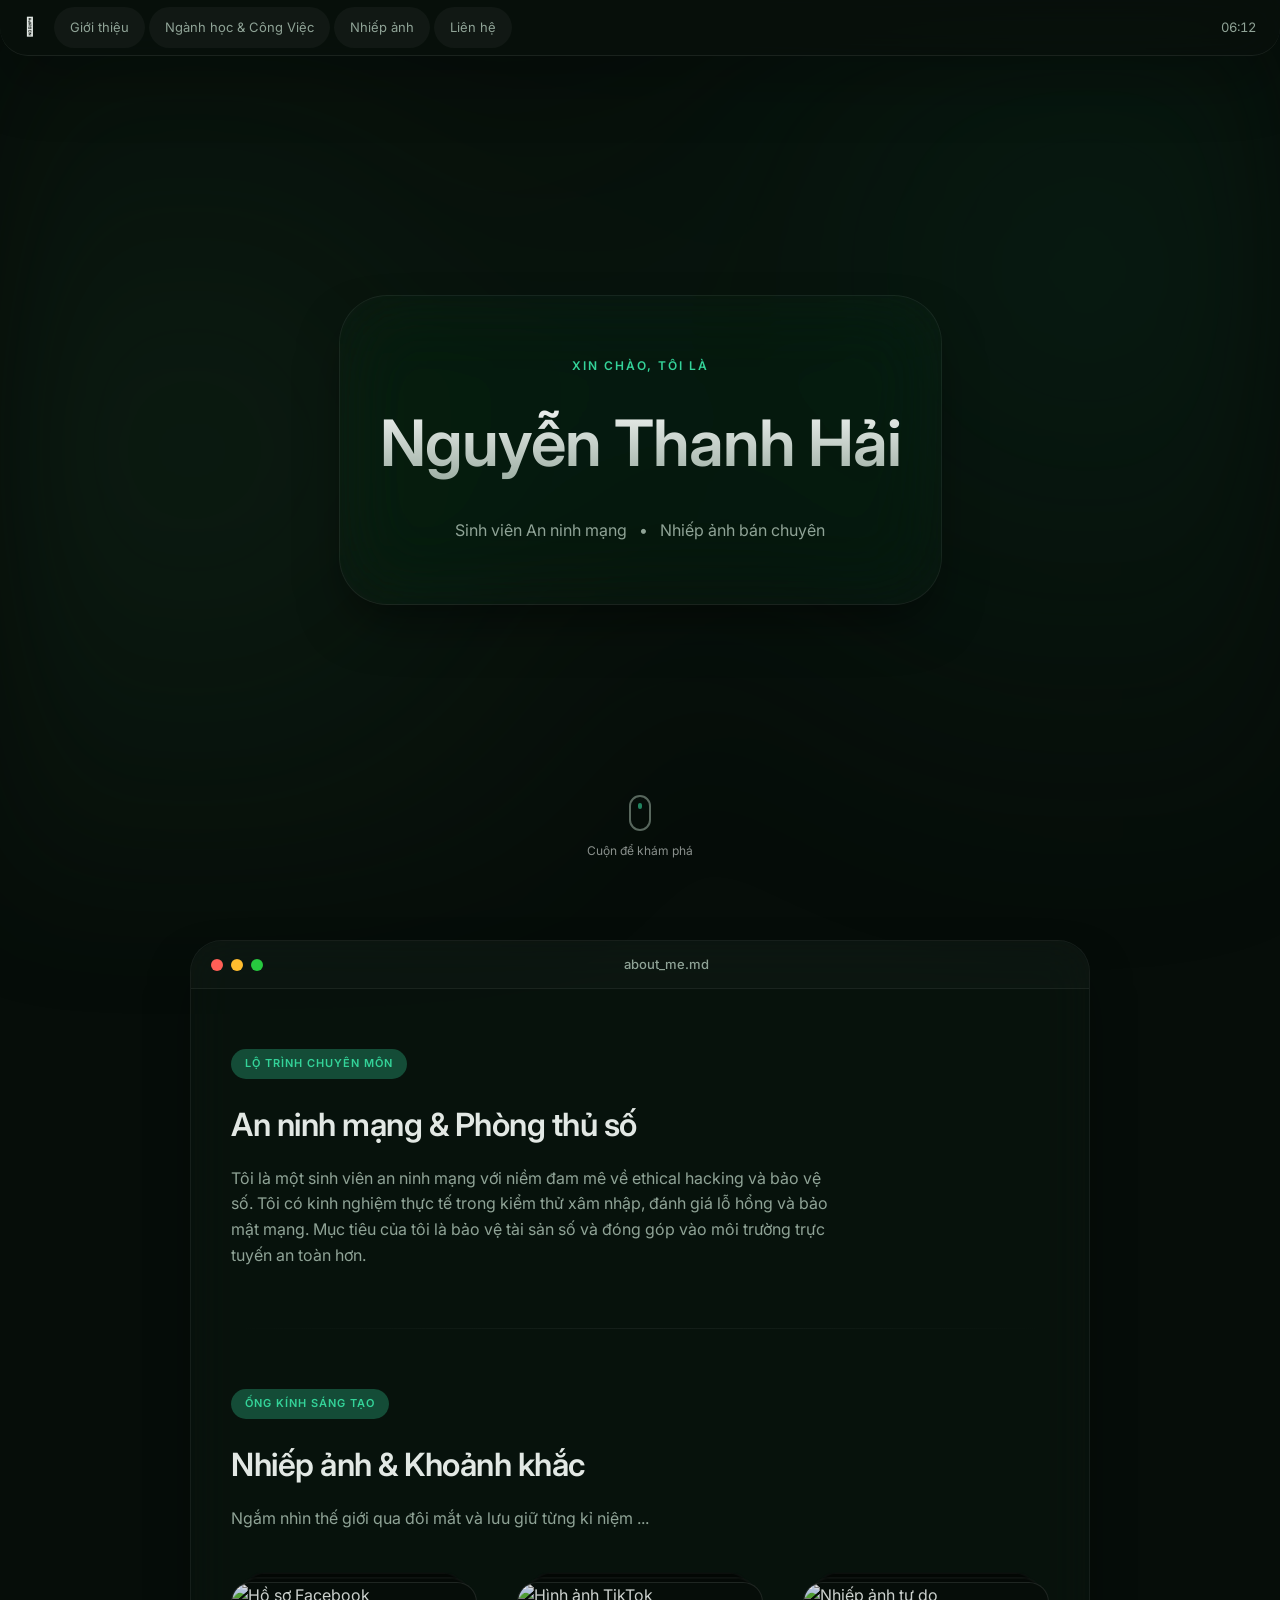
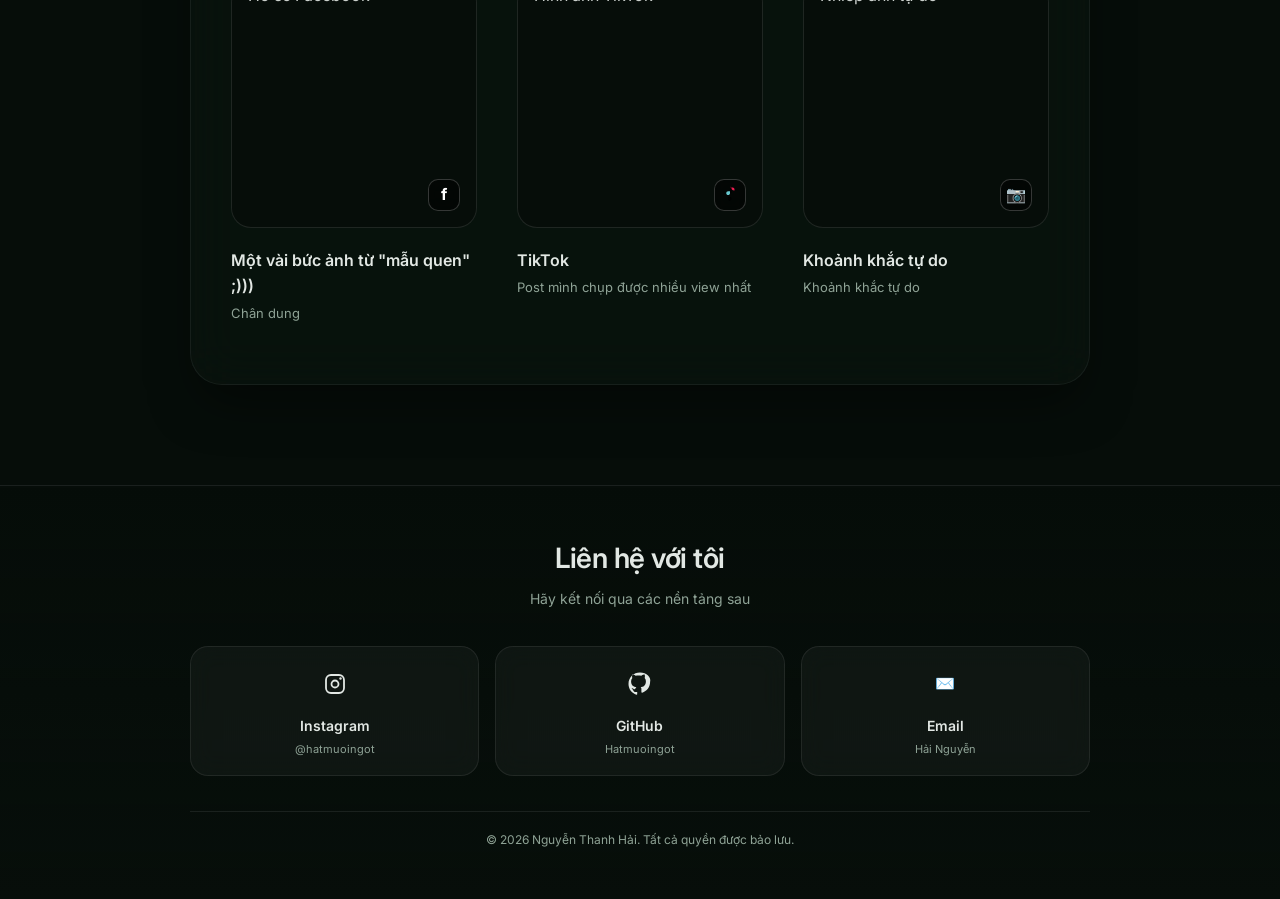
==== index.html @ 9b5a8916 "hoàn thiện gần xong còn nốt phần preview Co-authored-by: Copilot <copilot@github.com>" ====
<!DOCTYPE html>
<html lang="vi">
<head>
    <meta charset="UTF-8">
    <meta name="viewport" content="width=device-width, initial-scale=1.0, maximum-scale=1.0, user-scalable=no">
    <title>Portfolio | Nguyễn Thanh Hải</title>
    <link rel="stylesheet" href="https://fonts.googleapis.com/css2?family=Inter:wght@300;400;500;600&display=swap">
    <link rel="stylesheet" href="/css/variable.css">
    <link rel="stylesheet" href="/css/base.css">
    <link rel="stylesheet" href="/css/header.css">
    <link rel="stylesheet" href="/css/hero.css">
    <link rel="stylesheet" href="/css/photo.css">
    <link rel="stylesheet" href="/css/preview.css">
    <link rel="stylesheet" href="/css/contact.css">
</head>
<body>

    <div class="ambient-background"></div>

    <header class="macos-menu-bar hide-on-mobile">
        <div class="menu-left">
            <span class="apple-icon"></span>
            <nav class="nav-links">
                <a href="#hero" class="nav-item">Giới thiệu</a>
                <a href="#cyber" class="nav-item">Ngành học & Công Việc</a>
                <a href="#photo" class="nav-item">Nhiếp ảnh</a>
                <a href="#contact" class="nav-item">Liên hệ</a>
            </nav>
        </div>
        <div class="menu-right">
            <span class="time-display" id="clock">13:37</span>
        </div>
    </header>

    <header class="ios-mobile-header hide-on-desktop">
        <div class="header-content">
            <span class="brand-name">Portfolio</span>
            <button class="menu-trigger" id="mobile-menu-btn" aria-label="Mở menu">
                <div class="burger-lines"></div>
            </button>
        </div>
        <nav class="mobile-glass-menu" id="mobile-nav">
            <a href="#hero" class="mobile-nav-item">Trang chủ</a>
            <a href="#cyber" class="mobile-nav-item">Ngành học & Công Việc</a>
            <a href="#photo" class="mobile-nav-item">Nhiếp ảnh</a>
            <a href="#contact" class="mobile-nav-item">Liên hệ</a>
        </nav>
    </header>

    <section id="hero" class="hero-section">
        <div class="hero-glass-card">
            <span class="hero-greeting">Xin chào, tôi là</span>
            <h1 class="hero-name">Nguyễn Thanh Hải</h1>
            <div class="hero-description">
                <span>Sinh viên An ninh mạng</span>
                <span class="divider-dot">•</span>
                <span>Nhiếp ảnh bán chuyên</span>
            </div>
        </div>
        <div class="hero-scroll-hint">
            <div class="mouse-icon"></div>
            <span>Cuộn để khám phá</span>
        </div>
    </section>

    <main class="workspace">
        <div class="glass-window">
            <div class="window-titlebar">
                <div class="window-controls">
                    <span class="dot close"></span>
                    <span class="dot minimize"></span>
                    <span class="dot maximize"></span>
                </div>
                <div class="window-title">about_me.md</div>
            </div>

            <div class="window-content-scroll">
                <section id="cyber" class="content-block">
                    <div class="typography-header">
                        <span class="accent-badge">Lộ trình chuyên môn</span>
                        <h2 class="section-title">An ninh mạng & Phòng thủ số</h2>
                        <p class="section-subtitle">
                            Tôi là một sinh viên an ninh mạng với niềm đam mê về ethical hacking và bảo vệ số. Tôi có kinh nghiệm thực tế trong kiểm thử xâm nhập, đánh giá lỗ hổng và bảo mật mạng. Mục tiêu của tôi là bảo vệ tài sản số và đóng góp vào môi trường trực tuyến an toàn hơn.
                        </p>
                    </div>
                </section>

                <hr class="elegant-divider">

                <section id="photo" class="content-block">
                    <div class="typography-header">
                        <span class="accent-badge">Ống kính sáng tạo</span>
                        <h2 class="section-title">Nhiếp ảnh & Khoảnh khắc</h2>
                        <p class="section-subtitle">
                            Ngắm nhìn thế giới qua đôi mắt và lưu giữ từng kỉ niệm ...
                        </p>
                    </div>

                    <div class="social-stack-grid">
                        <div class="stack-wrapper" onclick="openPreview('facebook')">
                            <div class="album-stack-visual">
                                <div class="stack-layer layer-3"></div>
                                <div class="stack-layer layer-2"></div>
                                <div class="stack-layer layer-1">
                                    <img src="https://scontent.fhan14-1.fna.fbcdn.net/v/t39.30808-6/646042858_2925813187608595_7360797779767465871_n.jpg?_nc_cat=111&ccb=1-7&_nc_sid=7b2446&_nc_eui2=AeFlk5dbajr1vbF3qIeLFSHJkBnOqiaxM0eQGc6qJrEzR0md8mAp1hAc6nkYFCj-egrQDpnOFkDI55b41b9ED2lY&_nc_ohc=SkVjPoMjb0sQ7kNvwEc5D0X&_nc_oc=Ado0zEXu99BQ5vr_LfjErsRDEJmvTbx7vTN3O3mO08zvtWc-x_XpWRZO6nO8U_pvkeg&_nc_zt=23&_nc_ht=scontent.fhan14-1.fna&_nc_gid=s_7neaB--5TiVkKlcYpZTA&_nc_ss=7b2a8&oh=00_Af5m9Uswt_xQ8IH2s-TcFf9I85gwitvNDIXMSEuumlFiJw&oe=6A021123" alt="Hồ sơ Facebook">
                                    <div class="platform-icon fb">f</div>
                                </div>
                            </div>
                            <div class="album-meta">
                                <h3 class="album-name">Một vài bức ảnh từ "mẫu quen" ;)))</h3>
                                <p class="album-details">Chân dung</p>
                            </div>
                        </div>

                        <div class="stack-wrapper" onclick="openPreview('tiktok')">
                            <div class="album-stack-visual">
                                <div class="stack-layer layer-3"></div>
                                <div class="stack-layer layer-2"></div>
                                <div class="stack-layer layer-1">
                                    <img src="https://github.com/Hatmuoingot/Introduce_Myself/blob/main/images/tiktok1.JPG?raw=true" alt="Hình ảnh TikTok">
                                    <div class="platform-icon tt" aria-hidden="true">
                                        <svg viewBox="0 0 24 24" fill="none" xmlns="http://www.w3.org/2000/svg">
                                            <path d="M12 2v7.5c0 1.4-1.1 2.5-2.5 2.5S7 10.9 7 9.5 8.1 7 9.5 7h2.5V2H12z" fill="#69C9D0"/>
                                            <path d="M12 2h3.5c1.4 0 2.5 1.1 2.5 2.5v1.5a5.5 5.5 0 01-5.5-5.5z" fill="#EE1D52"/>
                                            <path d="M14 9.5v7.5c0 1.4-1.1 2.5-2.5 2.5S9 18.4 9 17c0-1.4 1.1-2.5 2.5-2.5S14 15.1 14 16.5V9.5h-2V2h2v7.5z" fill="#010101"/>
                                        </svg>
                                    </div>
                                </div>
                            </div>
                            <div class="album-meta">
                                <h3 class="album-name">TikTok</h3>
                                <p class="album-details">Post mình chụp được nhiều view nhất</p>
                            </div>
                        </div>

                        <div class="stack-wrapper" onclick="openPreview('freestyle')">
                            <div class="album-stack-visual">
                                <div class="stack-layer layer-3"></div>
                                <div class="stack-layer layer-2"></div>
                                <div class="stack-layer layer-1">
                                    <img src="https://github.com/Hatmuoingot/Introduce_Myself/blob/main/images/IMG_9345.PNG?raw=true" alt="Nhiếp ảnh tự do">
                                    <div class="platform-icon misc">📷</div>
                                </div>
                            </div>
                            <div class="album-meta">
                                <h3 class="album-name">Khoảnh khắc tự do</h3>
                                <p class="album-details">Khoảnh khắc tự do</p>
                            </div>
                        </div>
                    </div>
                </section>
            </div>
        </div>
    </main>

    <footer class="contact-footer" id="contact">
        <div class="contact-container">
            <div class="contact-header">
                <h2>Liên hệ với tôi</h2>
                <p>Hãy kết nối qua các nền tảng sau</p>
            </div>

            <div class="contact-grid">
                <a href="https://www.instagram.com/hatmuoingot/" target="_blank" class="contact-card">
                    <div class="contact-icon contact-icon--instagram" aria-hidden="true">
                        <svg viewBox="0 0 24 24" fill="none" xmlns="http://www.w3.org/2000/svg">
                            <rect x="3" y="3" width="18" height="18" rx="5" stroke="currentColor" stroke-width="1.8"/>
                            <circle cx="12" cy="12" r="3.5" stroke="currentColor" stroke-width="1.8"/>
                            <circle cx="17.5" cy="6.5" r="1.2" fill="currentColor"/>
                        </svg>
                    </div>
                    <h3>Instagram</h3>
                    <p>@hatmuoingot</p>
                </a>

                <a href="https://github.com/Hatmuoingot" target="_blank" class="contact-card">
                    <div class="contact-icon contact-icon--github" aria-hidden="true">
                        <svg viewBox="0 0 24 24" fill="currentColor" xmlns="http://www.w3.org/2000/svg">
                            <path d="M12 .5C5.4.5.5 5.4.5 12c0 5 3.3 9.2 7.9 10.7.6.1.8-.3.8-.6v-2.2c-3.2.7-3.9-1.5-3.9-1.5-.5-1.2-1.2-1.5-1.2-1.5-1-.7.1-.7.1-.7 1.1.1 1.7 1.1 1.7 1.1 1 .1 1.5-.7 1.8-1 .1-.7.4-1 .7-1.2-2.6-.3-5.3-1.3-5.3-5.9 0-1.3.5-2.4 1.2-3.3-.1-.3-.5-1.6.1-3.3 0 0 1-.3 3.3 1.2.9-.3 1.9-.4 2.8-.4.9 0 1.8.1 2.8.4 2.2-1.5 3.3-1.2 3.3-1.2.6 1.7.2 3 .1 3.3.8.9 1.2 2 1.2 3.3 0 4.6-2.7 5.7-5.3 5.9.4.3.8 1 .8 2v3c0 .3.2.7.8.6 4.6-1.5 7.9-5.7 7.9-10.7C23.5 5.4 18.6.5 12 .5z"/>
                        </svg>
                    </div>
                    <h3>GitHub</h3>
                    <p>Hatmuoingot</p>
                </a>

                <a href="mailto:bomnguyen879@gmail.com" class="contact-card">
                    <div class="contact-icon">✉️</div>
                    <h3>Email</h3>
                    <p>Hải Nguyễn</p>
                </a>
            </div>

            <div class="footer-credit">
                <p>&copy; 2026 Nguyễn Thanh Hải. Tất cả quyền được bảo lưu.</p>
            </div>
        </div>
    </footer>

    <div id="preview-overlay" class="preview-overlay" onclick="closePreview()">
        <div class="preview-window" onclick="event.stopPropagation()">
            <button class="close-preview" onclick="closePreview()">✕</button>
            <div class="preview-body">
                <div class="preview-image-container">
                    <img src="" id="target-preview-img" alt="Xem trước lớn">
                </div>
                <div class="preview-info-panel">
                    <h2 id="target-title">Tên Album</h2>
                    <p id="target-desc">Mô tả chi tiết.</p>
                    <a href="#" id="target-link" target="_blank" class="visit-social-btn">
                        Mở liên kết <span class="arrow">→</span>
                    </a>
                </div>
            </div>
        </div>
    </div>

    <script>
        // Logic menu di động
        const menuBtn = document.getElementById('mobile-menu-btn');
        const mobileNav = document.getElementById('mobile-nav');
        menuBtn.addEventListener('click', () => {
            menuBtn.classList.toggle('active');
            mobileNav.classList.toggle('is-visible');
        });

        // Data cho các Album
        const socialData = {
            'facebook': {
                title: 'Facebook',
                desc: 'Bộ ảnh mới nhất của mình chụp',
                img: 'https://scontent.fhan14-2.fna.fbcdn.net/v/t39.30808-6/645946785_2925813154275265_128664461627562704_n.jpg?_nc_cat=108&ccb=1-7&_nc_sid=7b2446&_nc_eui2=AeFN-sU-AuVzFkzQAoLhDcSMbzg0tt51DJ9vODS23nUMn1MX12OmEQsA70_lM1X6Gc3hCVVbR6FpMc111dbJyNF7&_nc_ohc=feyj7USeB-8Q7kNvwFInX03&_nc_oc=AdpR-4iFj55UtxQmGlCZZE65tfeZH13ke14DuWDuIfCBLv8bXMYVgixvj0cvDvh51Is&_nc_zt=23&_nc_ht=scontent.fhan14-2.fna&_nc_gid=ks0XrOxkActyXMRM3j4n8w&_nc_ss=7b2a8&oh=00_Af762Nb_ONs93xebzxZktDLaKQgnyF7cBcyVtc3KU85wyw&oe=6A021B74',
                link: 'https://www.facebook.com/duyennguyen157/posts/pfbid0y2exanViRzGWhNn5spGT9BqJpRNeSzwBq2Azqa9AXrm3BrUTQMxsioWTMUwXvS9Jl'
            },
            'tiktok': {
                title: 'TikTok',
                desc: 'Cũng không ngờ là mình có một vài bức ảnh được nhiều view trên TikTok, đây là một trong số đó.',
                img: 'https://github.com/Hatmuoingot/Introduce_Myself/blob/main/images/tiktok2.JPG?raw=true',
                link: 'https://www.tiktok.com/@tnll2911204/photo/7554756436568362258?lang=vi-VN'
            },
            'freestyle': {
                title: 'Khoảnh khắc tự do',
                desc: 'Một bộ sưu tập tự do và đây là mình người đã chụp những tấm hình đó.',
                img: 'https://github.com/Hatmuoingot/Introduce_Myself/blob/main/images/IMG_9474.jpeg?raw=true',
                link: 'https://photos.app.goo.gl/kbc1wmP45gpYWSXJA' // Đây là nơi bạn để link Drive nếu muốn khách xem full kho ảnh
            }
        };

        function openPreview(platform) {
            const data = socialData[platform];
            document.getElementById('target-title').innerText = data.title;
            document.getElementById('target-desc').innerText = data.desc;
            document.getElementById('target-preview-img').src = data.img;
            document.getElementById('target-link').href = data.link;
            
            const overlay = document.getElementById('preview-overlay');
            overlay.classList.add('active');
            document.body.style.overflow = 'hidden';
        }

        function closePreview() {
            const overlay = document.getElementById('preview-overlay');
            overlay.classList.remove('active');
            document.body.style.overflow = 'auto';
        }

        function updateClock() {
            const now = new Date();
            document.getElementById('clock').innerText = now.toLocaleTimeString('vi-VN', { hour: '2-digit', minute: '2-digit' });
        }
        setInterval(updateClock, 1000);
        updateClock();
    </script>
</body>
</html>
---- css/variable.css ----
:root {
    /* Color Palette */
    --bg-base: #060d09;
    --bg-surface: rgba(10, 24, 15, 0.4);
    --accent-green: #34d399;
    --accent-glow: rgba(52, 211, 153, 0.3);
    
    /* Liquid Glass Optics */
    --glass-bg: rgba(255, 255, 255, 0.02);
    --glass-border: rgba(255, 255, 255, 0.06);
    --glass-highlight: rgba(255, 255, 255, 0.1);
    --glass-blur: blur(40px) saturate(180%);
    --glass-shadow: 0 25px 50px -12px rgba(0, 0, 0, 0.5);
    
    /* Typography */
    --text-primary: #e2e8e4;
    --text-secondary: #8fa396;
}
---- css/base.css ----
/* base.css */
* { margin: 0; padding: 0; box-sizing: border-box; }

body {
    font-family: 'Inter', -apple-system, sans-serif;
    background-color: var(--bg-base);
    color: var(--text-primary);
    line-height: 1.6;
    overflow-x: hidden;
    -webkit-font-smoothing: antialiased;
}

.ambient-background {
    position: fixed;
    inset: 0;
    z-index: -1;
    background: 
        radial-gradient(circle at 15% 50%, rgba(20, 50, 30, 0.4), transparent 50%),
        radial-gradient(circle at 85% 30%, rgba(10, 40, 25, 0.5), transparent 50%);
    filter: blur(60px);
}

a { text-decoration: none; color: inherit; }

/* Utility Classes */
.hide-on-mobile { display: flex; }
.hide-on-desktop { display: none; }

/* Workspace & Window Architecture */
.workspace { padding: 40px 20px 100px; display: flex; justify-content: center; }

.glass-window {
    width: 100%; max-width: 900px;
    background: rgba(15, 25, 20, 0.4);
    border: 1px solid var(--glass-border); border-radius: 32px;
    backdrop-filter: blur(24px) saturate(150%);
    -webkit-backdrop-filter: blur(24px) saturate(150%);
    box-shadow: var(--glass-shadow);
    overflow: hidden;
}

.window-titlebar {
    height: 48px; display: flex; align-items: center; padding: 0 20px;
    background: rgba(255, 255, 255, 0.02); border-bottom: 1px solid var(--glass-border);
    border-top-left-radius: 32px; border-top-right-radius: 32px;
}

.window-controls { display: flex; gap: 8px; }
.dot { width: 12px; height: 12px; border-radius: 50%; }
.close { background: #ff5f56; } 
.minimize { background: #ffbd2e; } 
.maximize { background: #27c93f; }

.window-title { margin: 0 auto; font-size: 13px; font-weight: 500; color: var(--text-secondary); }

/* Typography & Layout Blocks */
.content-block { padding: 60px 40px; }
.accent-badge {
    display: inline-block; padding: 6px 14px; font-size: 11px; font-weight: 600; text-transform: uppercase; letter-spacing: 1px;
    background: var(--accent-glow); color: var(--accent-green); border-radius: 999px; margin-bottom: 20px;
}
.section-title { font-size: 32px; font-weight: 600; margin-bottom: 16px; letter-spacing: -0.5px; }
.section-subtitle { color: var(--text-secondary); font-size: 16px; max-width: 600px; }
.elegant-divider { border: 0; height: 1px; background: linear-gradient(90deg, transparent, var(--glass-border), transparent); margin: 0 40px; }

/* Mobile Base Adjustments */
@media (max-width: 768px) {
    .hide-on-mobile { display: none !important; }
    .hide-on-desktop { display: block; }
    .workspace { padding: 80px 10px 50px; }
    .glass-window { border-radius: 16px; }
    .content-block { padding: 30px 20px; }
    .elegant-divider { margin: 0 20px; }
}
---- css/header.css ----
﻿/* Desktop Menu */
.macos-menu-bar {
    position: fixed; top: 0; left: 0; width: 100%; height: 56px;
    display: flex; align-items: center; justify-content: space-between;
    padding: 0 24px; font-size: 13px; z-index: 100;
    background: rgba(8, 16, 12, 0.90);
    border-bottom: 1px solid rgba(255, 255, 255, 0.08);
    border-radius: 0 0 28px 28px;
    box-shadow: 0 24px 60px rgba(0, 0, 0, 0.25);
    backdrop-filter: blur(24px) saturate(180%);
    -webkit-backdrop-filter: blur(24px) saturate(180%);
}

.menu-left { display: flex; align-items: center; gap: 18px; }
.apple-icon { font-size: 18px; }
.app-name { font-weight: 600; }
.nav-item {
    color: var(--text-secondary);
    display: inline-flex; align-items: center;
    padding: 10px 16px; border-radius: 999px;
    background: rgba(255, 255, 255, 0.04);
    transition: background 0.25s ease, color 0.25s ease, transform 0.2s ease;
}
.nav-item:hover {
    color: var(--text-primary);
    background: rgba(255, 255, 255, 0.12);
    transform: translateY(-1px);
}
.time-display { font-variant-numeric: tabular-nums; color: var(--text-secondary); }

/* Mobile Header */
.ios-mobile-header {
    position: fixed; top: 0; width: 100%; z-index: 100;
    background: rgba(8, 16, 12, 0.92);
    backdrop-filter: blur(24px) saturate(180%);
    -webkit-backdrop-filter: blur(24px) saturate(180%);
    border-bottom: 1px solid rgba(255, 255, 255, 0.08);
    border-radius: 0 0 28px 28px;
}

.header-content {
    display: flex; justify-content: space-between; align-items: center;
    height: 56px; padding: 0 20px;
}

.brand-name { font-weight: 600; font-size: 18px; }
.menu-trigger {
    width: 44px; height: 44px;
    display: inline-flex; align-items: center; justify-content: center;
    border-radius: 999px; border: 1px solid rgba(255, 255, 255, 0.12);
    background: rgba(255, 255, 255, 0.08);
    backdrop-filter: blur(16px) saturate(180%);
    -webkit-backdrop-filter: blur(16px) saturate(180%);
    padding: 0; cursor: pointer;
    transition: transform 0.25s ease, background 0.25s ease, border-color 0.25s ease;
}
.menu-trigger:hover { transform: scale(1.03); background: rgba(255, 255, 255, 0.12); }
.burger-lines, .burger-lines::before, .burger-lines::after {
    display: block; width: 18px; height: 2px; background: var(--text-primary);
    transition: 0.3s ease; position: relative;
}
.burger-lines::before { content: ''; position: absolute; top: -7px; left: 0; }
.burger-lines::after { content: ''; position: absolute; top: 7px; left: 0; }
.menu-trigger.active .burger-lines { background: transparent; }
.menu-trigger.active .burger-lines::before { top: 0; transform: rotate(45deg); }
.menu-trigger.active .burger-lines::after { top: 0; transform: rotate(-45deg); }

/* Mobile Dropdown Menu */
.mobile-glass-menu {
    position: absolute; top: 56px; left: 12px; right: 12px;
    background: rgba(7, 15, 11, 0.95);
    border-radius: 28px;
    border: 1px solid rgba(255, 255, 255, 0.08);
    box-shadow: 0 30px 60px rgba(0, 0, 0, 0.32);
    overflow: hidden;
    flex-direction: column;
    clip-path: inset(0 0 100% 0);
    transition: clip-path 0.4s cubic-bezier(0.86, 0, 0.07, 1), opacity 0.3s ease;
    opacity: 0;
}

.mobile-glass-menu.is-visible { clip-path: inset(0 0 0 0); display: flex; opacity: 1; }
.mobile-nav-item {
    padding: 18px 22px; font-size: 18px; font-weight: 500;
    border-bottom: 1px solid rgba(255, 255, 255, 0.08);
}
.mobile-nav-item:last-child { border-bottom: none; }
---- css/hero.css ----
.hero-section {
    height: 100vh; display: flex; align-items: center; justify-content: center;
    position: relative; padding: 20px;
}

.hero-glass-card {
    padding: 60px 40px; border-radius: 48px; text-align: center;
    background: var(--glass-bg);
    border: 1px solid var(--glass-border);
    backdrop-filter: var(--glass-blur);
    -webkit-backdrop-filter: var(--glass-blur);
    box-shadow: var(--glass-shadow);
    transform: translateZ(0);
}

.hero-greeting {
    display: block; font-size: 12px; font-weight: 600; letter-spacing: 2px;
    text-transform: uppercase; color: var(--accent-green); margin-bottom: 16px;
}

.hero-name {
    font-size: clamp(32px, 6vw, 64px); font-weight: 600; letter-spacing: -1px;
    background: linear-gradient(180deg, #fff 0%, #8fa396 100%);
    -webkit-background-clip: text; -webkit-text-fill-color: transparent; margin-bottom: 24px;
}

.hero-description { 
    display: flex; align-items: center; justify-content: center; gap: 12px; color: var(--text-secondary); 
}

.hero-scroll-hint { 
    position: absolute; left: 50%; bottom: 40px; transform: translateX(-50%);
    display: flex; flex-direction: column; align-items: center; gap: 10px; opacity: 0.6; font-size: 12px; 
}

.mouse-icon { width: 22px; height: 36px; border: 2px solid var(--text-secondary); border-radius: 12px; position: relative; }
.mouse-icon::before { 
    content: ''; position: absolute; top: 6px; left: 50%; transform: translateX(-50%); width: 4px; height: 6px; background: var(--accent-green); border-radius: 2px; animation: scrollBounce 2s infinite; 
}

@keyframes scrollBounce {
    0% { transform: translate(-50%, 0); opacity: 1; }
    100% { transform: translate(-50%, 12px); opacity: 0; }
}

@media (max-width: 768px) {
    .hero-glass-card { padding: 40px 20px; border-radius: 30px; }
    .hero-description { flex-direction: column; gap: 8px; }
    .divider-dot { display: none; }
}
---- css/photo.css ----
/* photo.css */
.social-stack-grid {
    display: grid; grid-template-columns: repeat(auto-fit, minmax(220px, 1fr));
    gap: 40px; margin-top: 50px;
}

.stack-wrapper { cursor: pointer; perspective: 1200px; }

.album-stack-visual { position: relative; aspect-ratio: 1; width: 100%; margin-bottom: 20px; }

.stack-layer {
    position: absolute; width: 100%; height: 100%; border-radius: 20px;
    background: var(--bg-base); border: 1px solid var(--glass-highlight);
    overflow: hidden; transition: transform 0.6s cubic-bezier(0.2, 0.8, 0.2, 1), box-shadow 0.6s ease;
    will-change: transform; backface-visibility: hidden;
}

.stack-layer img { width: 100%; height: 100%; object-fit: cover; filter: brightness(0.9); }

.layer-1 { z-index: 3; transform: translateY(0) scale(1) translateZ(0); }
.layer-2 { z-index: 2; transform: translateY(-12px) scale(0.94) translateZ(-20px); filter: brightness(0.7); }
.layer-3 { z-index: 1; transform: translateY(-24px) scale(0.88) translateZ(-40px); filter: brightness(0.5); }

.platform-icon {
    position: absolute; bottom: 16px; right: 16px; width: 32px; height: 32px;
    background: rgba(0,0,0,0.5); border: 1px solid rgba(255,255,255,0.2);
    border-radius: 10px; display: flex; align-items: center; justify-content: center;
    backdrop-filter: blur(10px); color: white; font-weight: bold;
}

.platform-icon svg {
    width: 18px;
    height: 18px;
    display: block;
}

@media (hover: hover) and (pointer: fine) {
    .stack-wrapper:hover .layer-1 { transform: translateY(-10px) scale(1.02) translateZ(0); box-shadow: 0 20px 40px rgba(0,0,0,0.6); }
    .stack-wrapper:hover .layer-2 { transform: translateY(-26px) scale(0.96) translateZ(-20px); }
    .stack-wrapper:hover .layer-3 { transform: translateY(-42px) scale(0.90) translateZ(-40px); }
}

.album-name { font-size: 16px; font-weight: 600; margin-bottom: 4px; }
.album-details { font-size: 13px; color: var(--text-secondary); }
---- css/preview.css ----
/* preview.css */
.preview-overlay {
    position: fixed; inset: 0; z-index: 9999;
    background: rgba(0, 0, 0, 0.6);
    backdrop-filter: blur(20px); -webkit-backdrop-filter: blur(20px);
    display: flex; align-items: center; justify-content: center; padding: 20px;
    opacity: 0; pointer-events: none;
    transition: opacity 0.4s cubic-bezier(0.16, 1, 0.3, 1);
}

.preview-overlay.active { opacity: 1; pointer-events: auto; }

.preview-window {
    width: 100%; max-width: 800px;
    background: rgba(15, 25, 20, 0.8);
    border: 1px solid var(--glass-border); border-radius: 24px;
    box-shadow: 0 40px 80px rgba(0,0,0,0.8);
    overflow: hidden; position: relative;
    transform: scale(0.95) translateY(20px);
    transition: transform 0.5s cubic-bezier(0.16, 1, 0.3, 1);
    will-change: transform;
}

.preview-overlay.active .preview-window { transform: scale(1) translateY(0); }

.close-preview {
    position: absolute; top: 16px; right: 16px; z-index: 10;
    width: 32px; height: 32px; border-radius: 16px; border: none;
    background: rgba(255,255,255,0.1); color: white; cursor: pointer;
    backdrop-filter: blur(10px); transition: background 0.2s;
}

.close-preview:hover { background: rgba(255,255,255,0.2); }

.preview-body { display: flex; height: 400px; }
.preview-image-container { flex: 1.2; background: #000; }
.preview-image-container img { width: 100%; height: 100%; object-fit: contain; }

.preview-info-panel {
    flex: 1; padding: 40px; display: flex; flex-direction: column; justify-content: center;
    border-left: 1px solid var(--glass-border);
}

.preview-info-panel h2 { font-size: 24px; margin-bottom: 12px; }
.preview-info-panel p { color: var(--text-secondary); margin-bottom: 32px; font-size: 14px; }

.visit-social-btn {
    display: inline-flex; align-items: center; justify-content: center; gap: 8px;
    background: var(--text-primary); color: var(--bg-base);
    padding: 12px 24px; border-radius: 12px; font-weight: 600; font-size: 14px;
    transition: transform 0.2s;
}

.visit-social-btn:hover { transform: scale(1.02); }

@media (max-width: 768px) {
    .preview-body { flex-direction: column; height: auto; max-height: 80vh; overflow-y: auto; }
    .preview-image-container { height: 250px; }
    .preview-info-panel { padding: 20px; border-left: none; border-top: 1px solid var(--glass-border); }
}
---- css/contact.css ----
/* Contact Footer Styles */
.contact-footer {
    padding: 50px 20px;
    background: linear-gradient(180deg, transparent 0%, rgba(8, 16, 12, 0.5) 100%);
    border-top: 1px solid rgba(255, 255, 255, 0.08);
    position: relative;
}

.contact-container {
    max-width: 900px;
    margin: 0 auto;
}

.contact-header {
    text-align: center;
    margin-bottom: 35px;
}

.contact-header h2 {
    font-size: 28px;
    font-weight: 600;
    margin-bottom: 8px;
    letter-spacing: -0.5px;
}

.contact-header p {
    font-size: 14px;
    color: var(--text-secondary);
}

.contact-grid {
    display: grid;
    grid-template-columns: repeat(3, 1fr);
    gap: 16px;
    margin-bottom: 35px;
}

.contact-card {
    display: flex;
    flex-direction: column;
    align-items: center;
    justify-content: center;
    padding: 16px 12px;
    border-radius: 18px;
    background: rgba(255, 255, 255, 0.04);
    border: 1px solid rgba(255, 255, 255, 0.08);
    backdrop-filter: blur(12px);
    -webkit-backdrop-filter: blur(12px);
    text-align: center;
    transition: all 0.3s cubic-bezier(0.16, 1, 0.3, 1);
    cursor: pointer;
    text-decoration: none;
    color: inherit;
}

.contact-card:hover {
    background: rgba(255, 255, 255, 0.1);
    border-color: rgba(255, 255, 255, 0.15);
    transform: translateY(-2px);
    box-shadow: 0 12px 32px rgba(0, 0, 0, 0.2);
}

.contact-icon {
    display: inline-flex;
    align-items: center;
    justify-content: center;
    width: 42px;
    height: 42px;
    margin-bottom: 10px;
    color: var(--text-primary);
}

.contact-icon svg {
    width: 24px;
    height: 24px;
}

.contact-card h3 {
    font-size: 14px;
    font-weight: 600;
    margin-bottom: 4px;
    color: var(--text-primary);
}

.contact-card p {
    font-size: 11px;
    color: var(--text-secondary);
    word-break: break-all;
}

.footer-credit {
    text-align: center;
    padding-top: 18px;
    border-top: 1px solid rgba(255, 255, 255, 0.08);
    color: var(--text-secondary);
    font-size: 12px;
}

@media (max-width: 768px) {
    .contact-footer {
        padding: 40px 12px;
    }

    .contact-header {
        margin-bottom: 30px;
    }

    .contact-header h2 {
        font-size: 22px;
        margin-bottom: 6px;
    }

    .contact-header p {
        font-size: 13px;
    }

    .contact-grid {
        grid-template-columns: repeat(3, minmax(120px, 1fr));
        gap: 12px;
        margin-bottom: 25px;
        overflow-x: auto;
        padding-bottom: 8px;
    }

    .contact-card {
        padding: 14px 10px;
        border-radius: 16px;
        min-width: 120px;
    }

    .contact-card:hover {
        transform: translateY(-1px);
    }

    .contact-icon {
        font-size: 28px;
        margin-bottom: 6px;
    }

    .contact-card h3 {
        font-size: 13px;
        margin-bottom: 3px;
    }

    .contact-card p {
        font-size: 10px;
    }

    .footer-credit {
        padding-top: 16px;
        font-size: 11px;
    }
}
    }

    .contact-card p {
        font-size: 11px;
    }
}
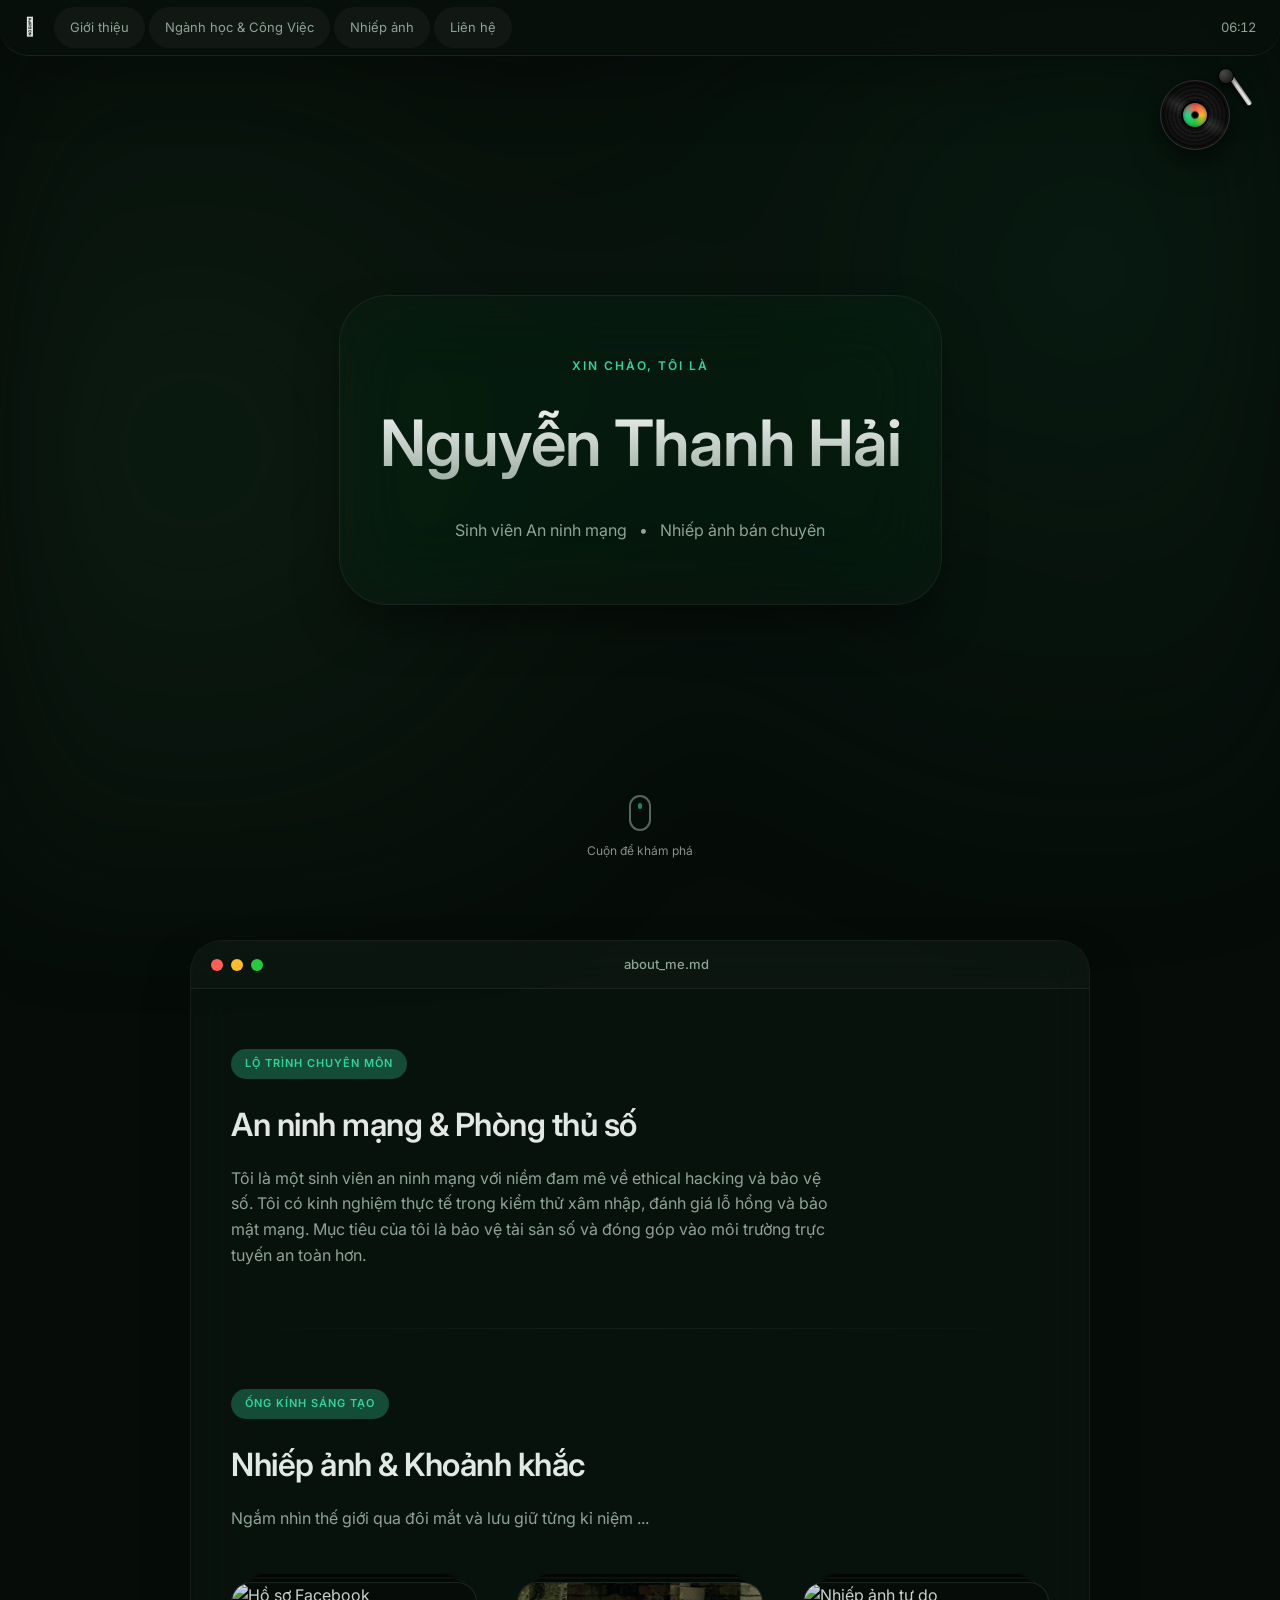
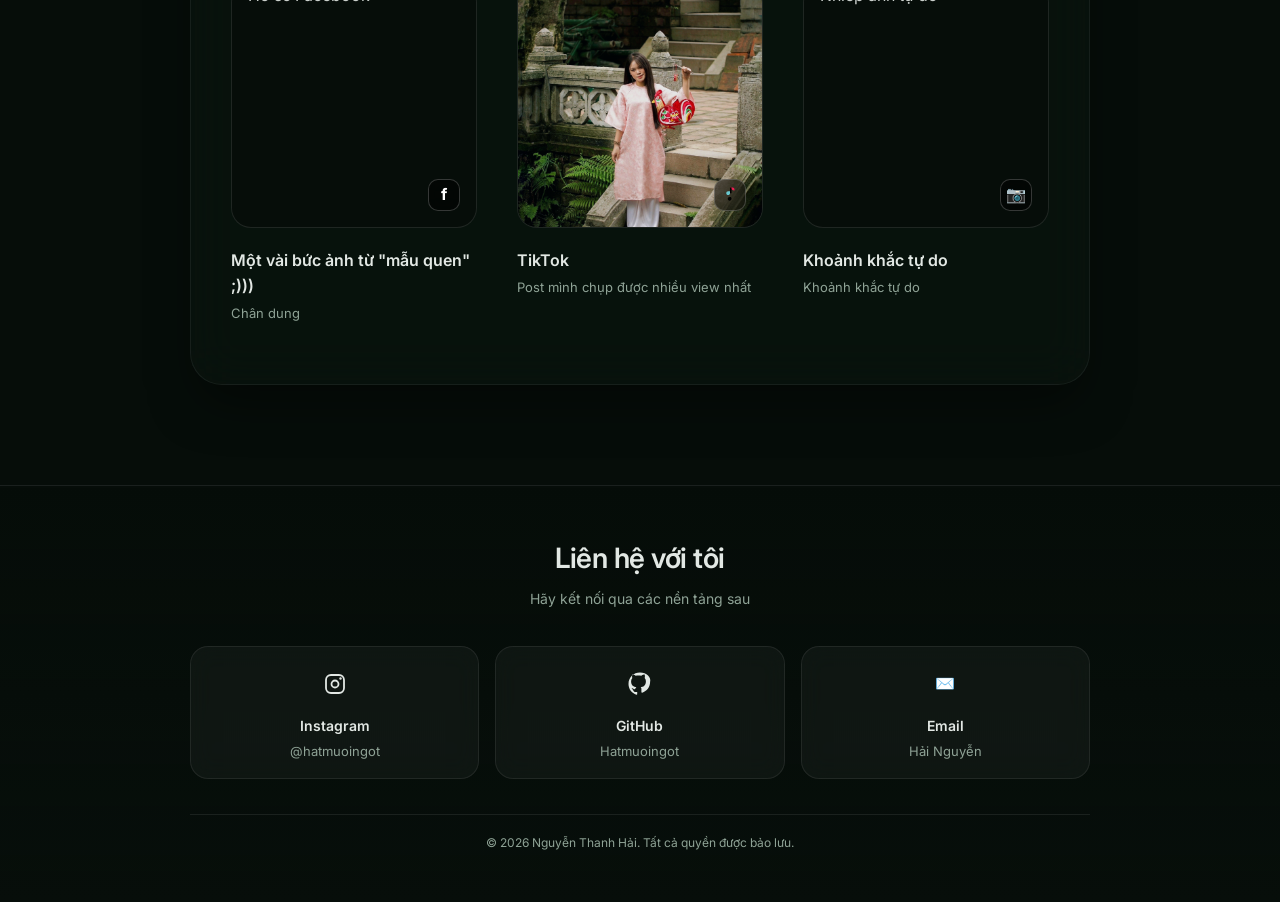
==== commit b0a88d17: "[UPDATE] Nâng cấp đôi chút về giao diện" ====
--- a/index.html
+++ b/index.html
@@ -4,14 +4,27 @@
     <meta charset="UTF-8">
     <meta name="viewport" content="width=device-width, initial-scale=1.0, maximum-scale=1.0, user-scalable=no">
     <title>Portfolio | Nguyễn Thanh Hải</title>
+    
+    <!-- SEO Meta Tags -->
+    <meta name="description" content="Portfolio cá nhân của Nguyễn Thanh Hải - Sinh viên An ninh mạng đam mê kiểm thử xâm nhập và nhiếp ảnh bán chuyên.">
+    <meta name="keywords" content="Nguyễn Thanh Hải, Portfolio, An ninh mạng, Cyber Security, Nhiếp ảnh, Photography">
+    <meta name="author" content="Nguyễn Thanh Hải">
+    
+    <!-- Open Graph / Facebook -->
+    <meta property="og:type" content="website">
+    <meta property="og:url" content="https://hatmuoingot.github.io/Introduce_Myself/">
+    <meta property="og:title" content="Portfolio | Nguyễn Thanh Hải">
+    <meta property="og:description" content="Sinh viên An ninh mạng & Nhiếp ảnh bán chuyên">
+    <meta property="og:image" content="https://hatmuoingot.github.io/Introduce_Myself/images/fb_preview.jpg">
+
     <link rel="stylesheet" href="https://fonts.googleapis.com/css2?family=Inter:wght@300;400;500;600&display=swap">
-    <link rel="stylesheet" href="/css/variable.css">
-    <link rel="stylesheet" href="/css/base.css">
-    <link rel="stylesheet" href="/css/header.css">
-    <link rel="stylesheet" href="/css/hero.css">
-    <link rel="stylesheet" href="/css/photo.css">
-    <link rel="stylesheet" href="/css/preview.css">
-    <link rel="stylesheet" href="/css/contact.css">
+    <link rel="stylesheet" href="./css/variable.css">
+    <link rel="stylesheet" href="./css/base.css">
+    <link rel="stylesheet" href="./css/header.css">
+    <link rel="stylesheet" href="./css/hero.css">
+    <link rel="stylesheet" href="./css/photo.css">
+    <link rel="stylesheet" href="./css/preview.css">
+    <link rel="stylesheet" href="./css/contact.css">
 </head>
 <body>
 
@@ -61,6 +74,17 @@
             <div class="mouse-icon"></div>
             <span>Cuộn để khám phá</span>
         </div>
+
+        <!-- Vinyl Player -->
+        <div class="vinyl-player" id="vinyl-player" title="Phát/Tạm dừng nhạc" onclick="toggleMusic()">
+            <div class="vinyl-tooltip">Chán thì nghe xíu nhạc nhó :3</div>
+            <div class="vinyl-record">
+                <div class="vinyl-center"></div>
+            </div>
+            <audio id="bg-music" loop preload="none">
+                <source src="./media/bg-music.mp3" type="audio/mpeg">
+            </audio>
+        </div>
     </section>
 
     <main class="workspace">
@@ -117,7 +141,7 @@
                                 <div class="stack-layer layer-3"></div>
                                 <div class="stack-layer layer-2"></div>
                                 <div class="stack-layer layer-1">
-                                    <img src="https://github.com/Hatmuoingot/Introduce_Myself/blob/main/images/tiktok1.JPG?raw=true" alt="Hình ảnh TikTok">
+                                    <img src="./images/tiktok1.JPG" alt="Hình ảnh TikTok">
                                     <div class="platform-icon tt" aria-hidden="true">
                                         <svg viewBox="0 0 24 24" fill="none" xmlns="http://www.w3.org/2000/svg">
                                             <path d="M12 2v7.5c0 1.4-1.1 2.5-2.5 2.5S7 10.9 7 9.5 8.1 7 9.5 7h2.5V2H12z" fill="#69C9D0"/>
@@ -201,6 +225,7 @@
             <button class="close-preview" onclick="closePreview()">✕</button>
             <div class="preview-body">
                 <div class="preview-image-container">
+                    <div id="preview-spinner" class="preview-spinner"></div>
                     <img src="" id="target-preview-img" alt="Xem trước lớn">
                 </div>
                 <div class="preview-info-panel">
@@ -214,61 +239,6 @@
         </div>
     </div>
 
-    <script>
-        // Logic menu di động
-        const menuBtn = document.getElementById('mobile-menu-btn');
-        const mobileNav = document.getElementById('mobile-nav');
-        menuBtn.addEventListener('click', () => {
-            menuBtn.classList.toggle('active');
-            mobileNav.classList.toggle('is-visible');
-        });
-
-        // Data cho các Album
-        const socialData = {
-            'facebook': {
-                title: 'Facebook',
-                desc: 'Bộ ảnh mới nhất của mình chụp',
-                img: 'https://scontent.fhan14-2.fna.fbcdn.net/v/t39.30808-6/645946785_2925813154275265_128664461627562704_n.jpg?_nc_cat=108&ccb=1-7&_nc_sid=7b2446&_nc_eui2=AeFN-sU-AuVzFkzQAoLhDcSMbzg0tt51DJ9vODS23nUMn1MX12OmEQsA70_lM1X6Gc3hCVVbR6FpMc111dbJyNF7&_nc_ohc=feyj7USeB-8Q7kNvwFInX03&_nc_oc=AdpR-4iFj55UtxQmGlCZZE65tfeZH13ke14DuWDuIfCBLv8bXMYVgixvj0cvDvh51Is&_nc_zt=23&_nc_ht=scontent.fhan14-2.fna&_nc_gid=ks0XrOxkActyXMRM3j4n8w&_nc_ss=7b2a8&oh=00_Af762Nb_ONs93xebzxZktDLaKQgnyF7cBcyVtc3KU85wyw&oe=6A021B74',
-                link: 'https://www.facebook.com/duyennguyen157/posts/pfbid0y2exanViRzGWhNn5spGT9BqJpRNeSzwBq2Azqa9AXrm3BrUTQMxsioWTMUwXvS9Jl'
-            },
-            'tiktok': {
-                title: 'TikTok',
-                desc: 'Cũng không ngờ là mình có một vài bức ảnh được nhiều view trên TikTok, đây là một trong số đó.',
-                img: 'https://github.com/Hatmuoingot/Introduce_Myself/blob/main/images/tiktok2.JPG?raw=true',
-                link: 'https://www.tiktok.com/@tnll2911204/photo/7554756436568362258?lang=vi-VN'
-            },
-            'freestyle': {
-                title: 'Khoảnh khắc tự do',
-                desc: 'Một bộ sưu tập tự do và đây là mình người đã chụp những tấm hình đó.',
-                img: 'https://github.com/Hatmuoingot/Introduce_Myself/blob/main/images/IMG_9474.jpeg?raw=true',
-                link: 'https://photos.app.goo.gl/kbc1wmP45gpYWSXJA' // Đây là nơi bạn để link Drive nếu muốn khách xem full kho ảnh
-            }
-        };
-
-        function openPreview(platform) {
-            const data = socialData[platform];
-            document.getElementById('target-title').innerText = data.title;
-            document.getElementById('target-desc').innerText = data.desc;
-            document.getElementById('target-preview-img').src = data.img;
-            document.getElementById('target-link').href = data.link;
-            
-            const overlay = document.getElementById('preview-overlay');
-            overlay.classList.add('active');
-            document.body.style.overflow = 'hidden';
-        }
-
-        function closePreview() {
-            const overlay = document.getElementById('preview-overlay');
-            overlay.classList.remove('active');
-            document.body.style.overflow = 'auto';
-        }
-
-        function updateClock() {
-            const now = new Date();
-            document.getElementById('clock').innerText = now.toLocaleTimeString('vi-VN', { hour: '2-digit', minute: '2-digit' });
-        }
-        setInterval(updateClock, 1000);
-        updateClock();
-    </script>
+    <script src="./js/main.js"></script>
 </body>
 </html>
--- a/css/base.css
+++ b/css/base.css
@@ -65,6 +65,10 @@
 
 /* Mobile Base Adjustments */
 @media (max-width: 768px) {
+    .ambient-background {
+        filter: blur(30px); /* Reduced for mobile performance */
+        opacity: 0.8;
+    }
     .hide-on-mobile { display: none !important; }
     .hide-on-desktop { display: block; }
     .workspace { padding: 80px 10px 50px; }
--- a/css/hero.css
+++ b/css/hero.css
@@ -47,4 +47,182 @@
     .hero-glass-card { padding: 40px 20px; border-radius: 30px; }
     .hero-description { flex-direction: column; gap: 8px; }
     .divider-dot { display: none; }
+}
+
+/* Vinyl Player */
+.vinyl-player {
+    position: absolute;
+    right: 50px;
+    top: 80px;
+    width: 70px;
+    height: 70px;
+    cursor: pointer;
+    z-index: 50;
+    transition: transform 0.3s cubic-bezier(0.175, 0.885, 0.32, 1.275);
+}
+
+.vinyl-player:hover {
+    transform: scale(1.08);
+}
+
+/* Redesigned Artistic Vinyl */
+.vinyl-record {
+    width: 100%;
+    height: 100%;
+    border-radius: 50%;
+    background: linear-gradient(
+        30deg,
+        transparent 40%,
+        rgba(255, 255, 255, 0.1) 50%,
+        transparent 60%
+    ),
+    repeating-radial-gradient(
+        #1a1a1a,
+        #1a1a1a 2px,
+        #0f0f0f 3px,
+        #0f0f0f 4px
+    );
+    border: 1px solid #333;
+    box-shadow: 0 12px 30px rgba(0,0,0,0.6), inset 0 0 15px rgba(0,0,0,1);
+    position: relative;
+    display: flex;
+    align-items: center;
+    justify-content: center;
+    animation: spinVinyl 4s linear infinite;
+    animation-play-state: paused;
+}
+
+.vinyl-player.playing .vinyl-record {
+    animation-play-state: running;
+}
+
+.vinyl-center {
+    width: 28px;
+    height: 28px;
+    background: conic-gradient(
+        from 0deg, 
+        #ff5f56, 
+        #ffbd2e, 
+        #27c93f, 
+        #34d399, 
+        #ff5f56
+    );
+    border-radius: 50%;
+    border: 2px solid #000;
+    position: relative;
+    box-shadow: inset 0 0 4px rgba(0,0,0,0.5);
+}
+
+.vinyl-center::after {
+    content: '';
+    position: absolute;
+    top: 50%;
+    left: 50%;
+    transform: translate(-50%, -50%);
+    width: 6px;
+    height: 6px;
+    background: #000;
+    border-radius: 50%;
+    border: 1px solid #444;
+}
+
+/* Detailed Tonearm */
+.vinyl-player::before {
+    content: '';
+    position: absolute;
+    top: -8px;
+    right: 0px;
+    width: 5px;
+    height: 40px;
+    background: linear-gradient(90deg, #b8b8b8, #fff, #888);
+    transform-origin: top center;
+    transform: rotate(-35deg);
+    border-radius: 3px;
+    z-index: 2;
+    transition: transform 0.5s cubic-bezier(0.34, 1.56, 0.64, 1);
+    box-shadow: -3px 3px 6px rgba(0,0,0,0.6);
+}
+
+.vinyl-player.playing::before {
+    transform: rotate(15deg);
+}
+
+.vinyl-player::after {
+    content: '';
+    position: absolute;
+    top: -12px;
+    right: -4px;
+    width: 14px;
+    height: 14px;
+    background: radial-gradient(circle at 30% 30%, #555, #111);
+    border-radius: 50%;
+    z-index: 3;
+    border: 1px solid #000;
+    box-shadow: 0 4px 6px rgba(0,0,0,0.5);
+}
+
+@keyframes spinVinyl {
+    0% { transform: rotate(0deg); }
+    100% { transform: rotate(360deg); }
+}
+
+@media (max-width: 768px) {
+    .vinyl-player {
+        right: 20px;
+        top: 70px;
+        width: 55px;
+        height: 55px;
+    }
+}
+
+/* Vinyl Tooltip Message fixed for Top Right position */
+.vinyl-tooltip {
+    position: absolute;
+    right: 80px;
+    top: 50%;
+    transform: translateY(-50%);
+    background: rgba(15, 25, 20, 0.7);
+    backdrop-filter: blur(12px);
+    -webkit-backdrop-filter: blur(12px);
+    border: 1px solid var(--accent-green);
+    color: var(--accent-green);
+    padding: 8px 16px;
+    border-radius: 12px 12px 0 12px;
+    font-size: 13px;
+    font-weight: 500;
+    white-space: nowrap;
+    pointer-events: none;
+    opacity: 0;
+    animation: showTooltip 8s infinite;
+    box-shadow: 0 10px 20px rgba(0,0,0,0.4);
+}
+
+/* The little arrow pointing to the vinyl */
+.vinyl-tooltip::after {
+    content: '';
+    position: absolute;
+    right: -6px;
+    top: 50%;
+    transform: translateY(-50%);
+    border-width: 6px 0 6px 6px;
+    border-style: solid;
+    border-color: transparent transparent transparent var(--accent-green);
+}
+
+.vinyl-player.playing .vinyl-tooltip {
+    display: none;
+}
+
+@keyframes showTooltip {
+    0%, 100% { opacity: 0; transform: translate(-10px, -50%); }
+    15%, 45% { opacity: 1; transform: translate(0, -50%); }
+    60%, 90% { opacity: 0; transform: translate(-10px, -50%); }
+}
+
+@media (max-width: 768px) {
+    .vinyl-tooltip {
+        right: 65px;
+        font-size: 11px;
+        padding: 6px 12px;
+    }
 }
--- a/css/photo.css
+++ b/css/photo.css
@@ -40,5 +40,10 @@
     .stack-wrapper:hover .layer-3 { transform: translateY(-42px) scale(0.90) translateZ(-40px); }
 }
 
+/* Active state for mobile touch */
+@media (hover: none) and (pointer: coarse) {
+    .stack-wrapper:active .layer-1 { transform: scale(0.98); box-shadow: 0 10px 20px rgba(0,0,0,0.4); }
+}
+
 .album-name { font-size: 16px; font-weight: 600; margin-bottom: 4px; }
 .album-details { font-size: 13px; color: var(--text-secondary); }
--- a/css/preview.css
+++ b/css/preview.css
@@ -5,7 +5,7 @@
     backdrop-filter: blur(20px); -webkit-backdrop-filter: blur(20px);
     display: flex; align-items: center; justify-content: center; padding: 20px;
     opacity: 0; pointer-events: none;
-    transition: opacity 0.4s cubic-bezier(0.16, 1, 0.3, 1);
+    transition: opacity 0.25s ease-out;
 }
 
 .preview-overlay.active { opacity: 1; pointer-events: auto; }
@@ -16,8 +16,8 @@
     border: 1px solid var(--glass-border); border-radius: 24px;
     box-shadow: 0 40px 80px rgba(0,0,0,0.8);
     overflow: hidden; position: relative;
-    transform: scale(0.95) translateY(20px);
-    transition: transform 0.5s cubic-bezier(0.16, 1, 0.3, 1);
+    transform: scale(0.95) translateY(10px);
+    transition: transform 0.3s cubic-bezier(0.175, 0.885, 0.32, 1.275);
     will-change: transform;
 }
 
@@ -33,8 +33,36 @@
 .close-preview:hover { background: rgba(255,255,255,0.2); }
 
 .preview-body { display: flex; height: 400px; }
-.preview-image-container { flex: 1.2; background: #000; }
-.preview-image-container img { width: 100%; height: 100%; object-fit: contain; }
+.preview-image-container { 
+    flex: 1.2; 
+    background: #000; 
+    position: relative;
+    display: flex;
+    align-items: center;
+    justify-content: center;
+}
+.preview-image-container img { 
+    position: absolute;
+    width: 100%; height: 100%; 
+    object-fit: contain; 
+    z-index: 2;
+}
+
+/* Spinner Loading */
+.preview-spinner {
+    width: 40px; height: 40px;
+    border: 3px solid rgba(255,255,255,0.1);
+    border-top: 3px solid var(--text-primary, #fff);
+    border-radius: 50%;
+    animation: spin 1s linear infinite;
+    display: none;
+    z-index: 1;
+}
+
+@keyframes spin {
+    0% { transform: rotate(0deg); }
+    100% { transform: rotate(360deg); }
+}
 
 .preview-info-panel {
     flex: 1; padding: 40px; display: flex; flex-direction: column; justify-content: center;
@@ -54,7 +82,13 @@
 .visit-social-btn:hover { transform: scale(1.02); }
 
 @media (max-width: 768px) {
-    .preview-body { flex-direction: column; height: auto; max-height: 80vh; overflow-y: auto; }
-    .preview-image-container { height: 250px; }
-    .preview-info-panel { padding: 20px; border-left: none; border-top: 1px solid var(--glass-border); }
+    .preview-body { flex-direction: column; height: auto; max-height: 85vh; overflow-y: auto; }
+    .preview-image-container { flex: none; width: 100%; height: 300px; min-height: 300px; }
+    .preview-info-panel { flex: none; padding: 20px; border-left: none; border-top: 1px solid var(--glass-border); }
+}
+
+/* Xử lý hiệu ứng mờ cho ảnh Preview (Chống Ghost Image) */
+#target-preview-img {
+    transition: opacity 0.2s ease-out;
+    opacity: 0; /* Mặc định ẩn cho đến khi JS gọi */
 }
--- a/css/contact.css
+++ b/css/contact.css
@@ -83,7 +83,7 @@
 }
 
 .contact-card p {
-    font-size: 11px;
+    font-size: 13px;
     color: var(--text-secondary);
     word-break: break-all;
 }
@@ -115,35 +115,33 @@
     }
 
     .contact-grid {
-        grid-template-columns: repeat(3, minmax(120px, 1fr));
-        gap: 12px;
+        grid-template-columns: 1fr;
+        gap: 16px;
         margin-bottom: 25px;
-        overflow-x: auto;
-        padding-bottom: 8px;
     }
 
     .contact-card {
-        padding: 14px 10px;
+        padding: 16px 12px;
         border-radius: 16px;
-        min-width: 120px;
     }
 
-    .contact-card:hover {
+    .contact-card:hover, .contact-card:active {
         transform: translateY(-1px);
+        background: rgba(255, 255, 255, 0.08);
     }
 
     .contact-icon {
         font-size: 28px;
-        margin-bottom: 6px;
+        margin-bottom: 8px;
     }
 
     .contact-card h3 {
-        font-size: 13px;
-        margin-bottom: 3px;
+        font-size: 15px;
+        margin-bottom: 4px;
     }
 
     .contact-card p {
-        font-size: 10px;
+        font-size: 13px;
     }
 
     .footer-credit {
@@ -151,10 +149,4 @@
         font-size: 11px;
     }
 }
-    }
 
-    .contact-card p {
-        font-size: 11px;
-    }
-}
-
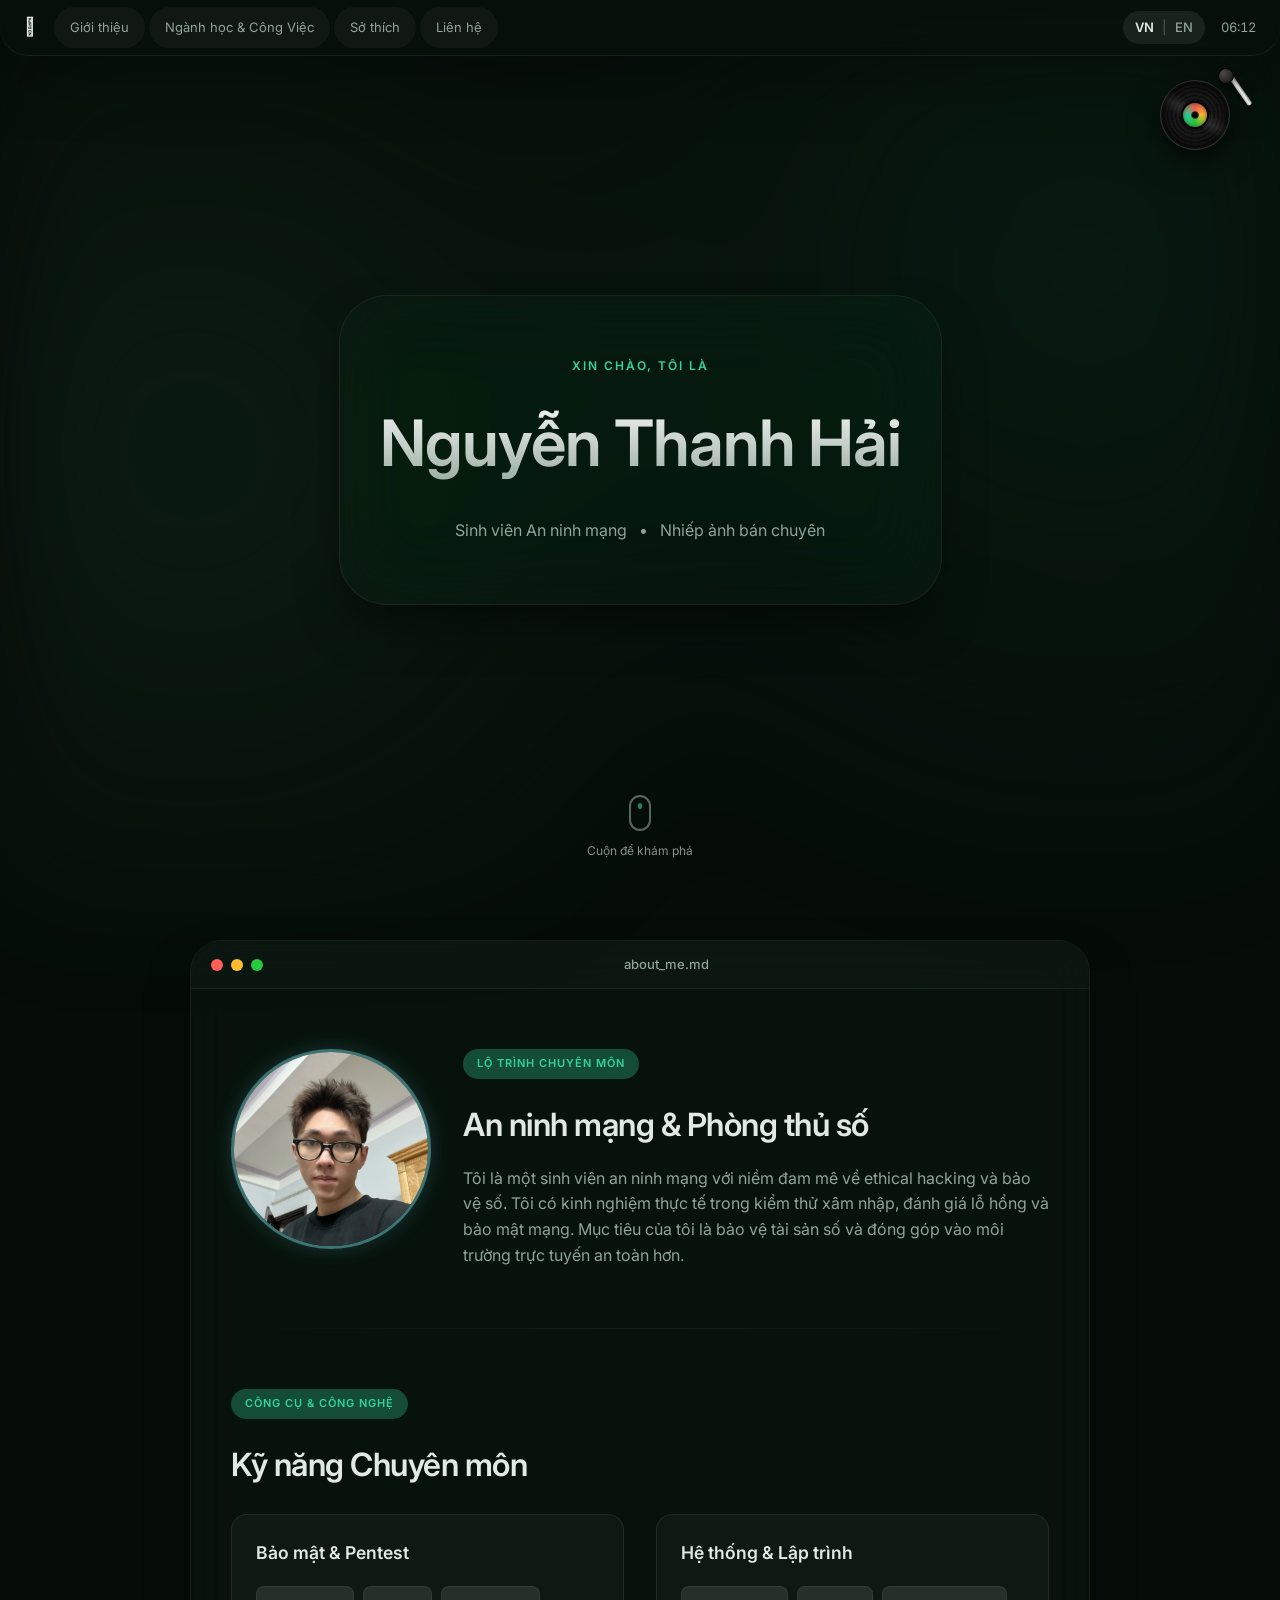
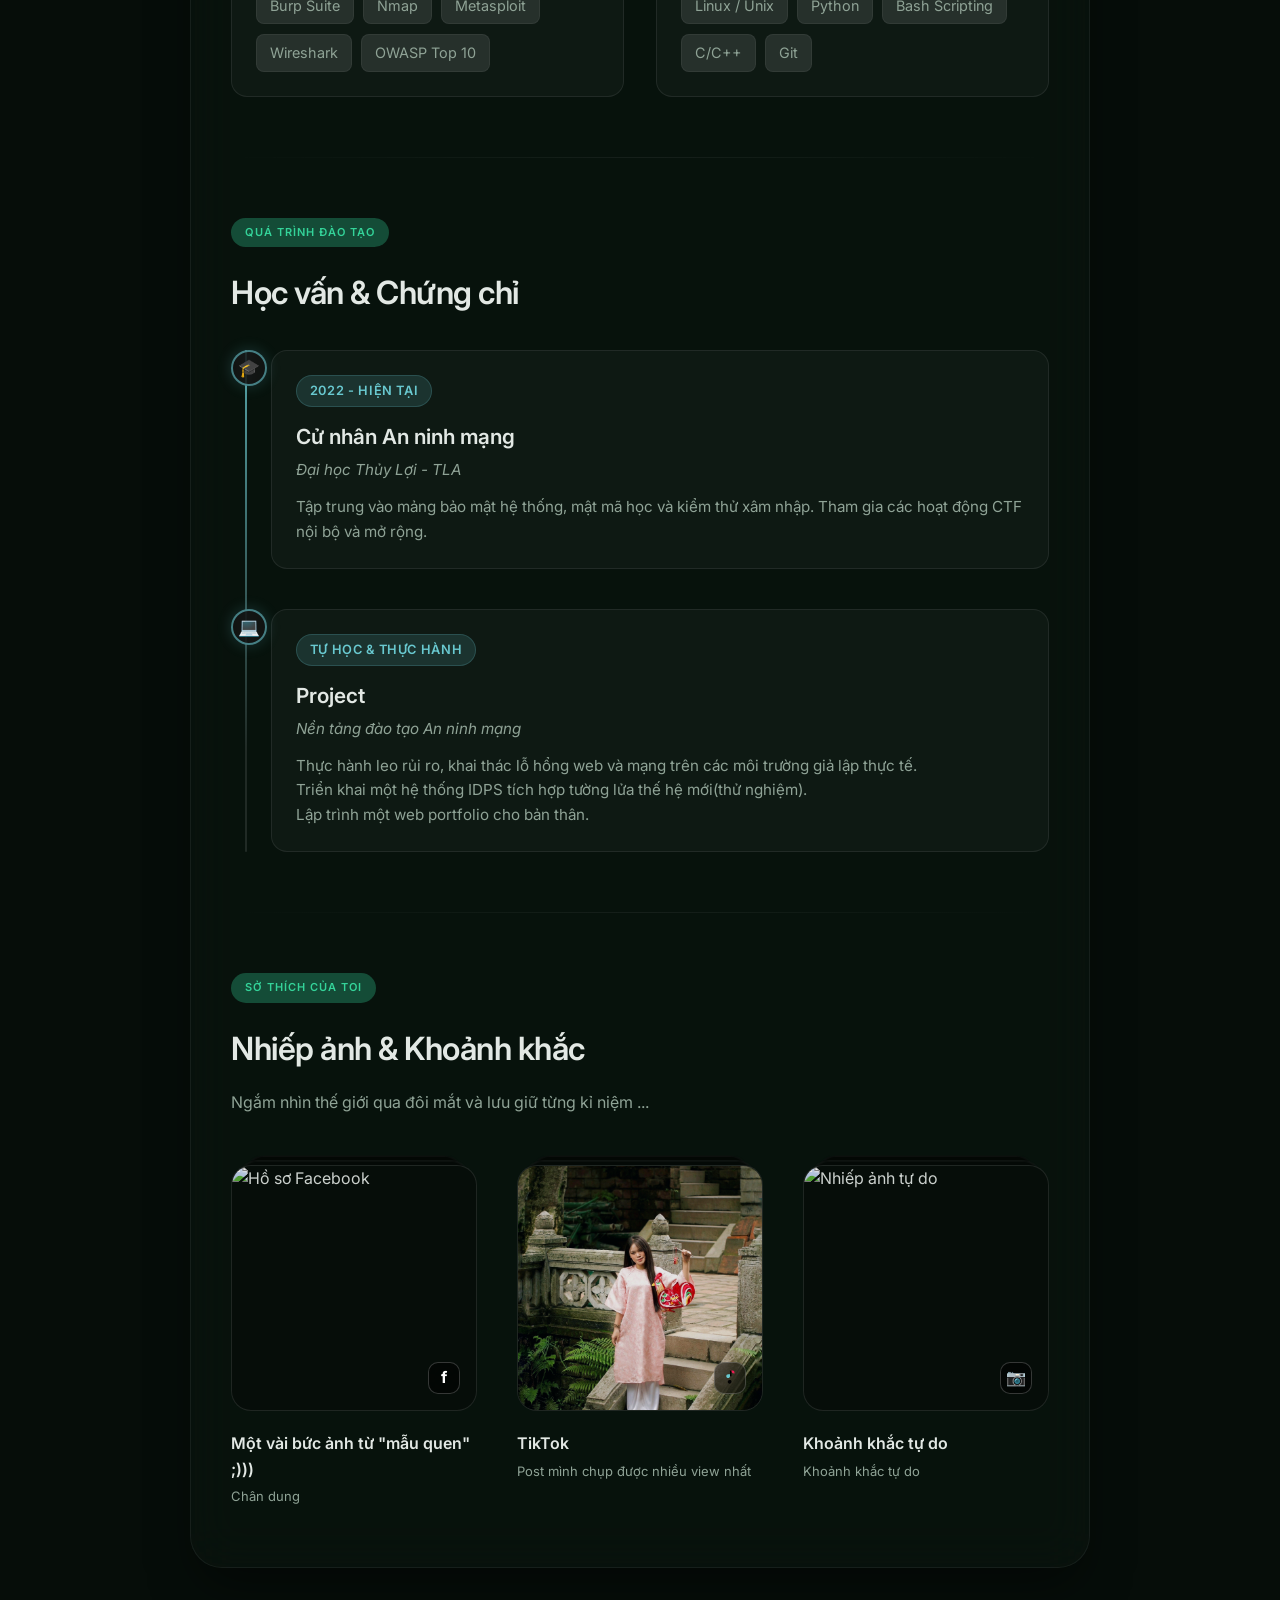
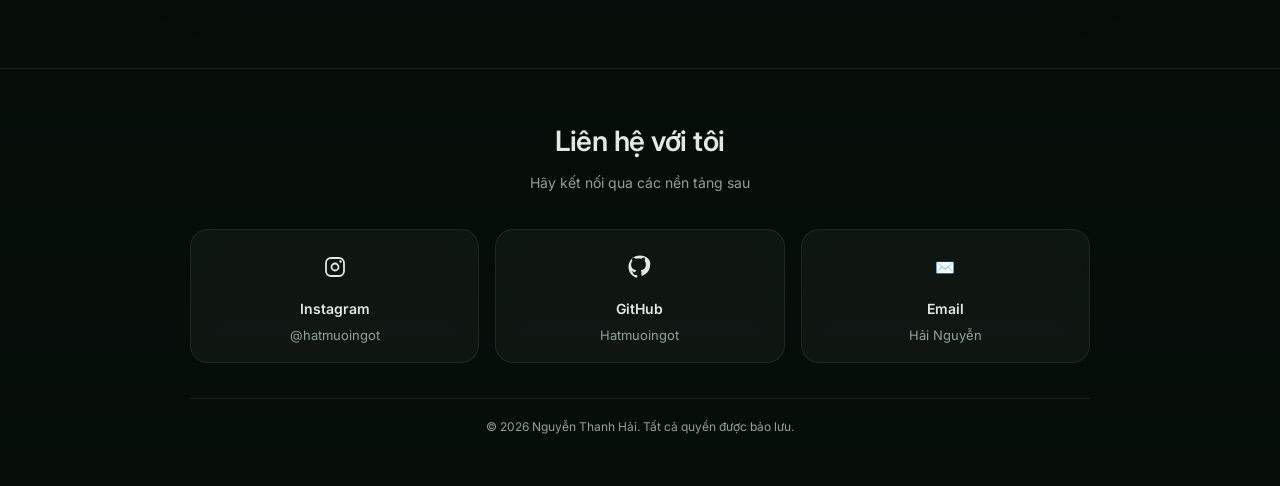
==== commit e4f6be3e: "[FIX] update some words and a song" ====
--- a/index.html
+++ b/index.html
@@ -25,6 +25,7 @@
     <link rel="stylesheet" href="./css/photo.css">
     <link rel="stylesheet" href="./css/preview.css">
     <link rel="stylesheet" href="./css/contact.css">
+    <link rel="stylesheet" href="./css/resume.css">
 </head>
 <body>
 
@@ -36,11 +37,14 @@
             <nav class="nav-links">
                 <a href="#hero" class="nav-item">Giới thiệu</a>
                 <a href="#cyber" class="nav-item">Ngành học & Công Việc</a>
-                <a href="#photo" class="nav-item">Nhiếp ảnh</a>
+                <a href="#photo" class="nav-item">Sở thích</a>
                 <a href="#contact" class="nav-item">Liên hệ</a>
             </nav>
         </div>
         <div class="menu-right">
+            <div class="lang-switcher">
+                <span class="active">VN</span> <span class="divider">|</span> <a href="index-en.html">EN</a>
+            </div>
             <span class="time-display" id="clock">13:37</span>
         </div>
     </header>
@@ -55,7 +59,7 @@
         <nav class="mobile-glass-menu" id="mobile-nav">
             <a href="#hero" class="mobile-nav-item">Trang chủ</a>
             <a href="#cyber" class="mobile-nav-item">Ngành học & Công Việc</a>
-            <a href="#photo" class="mobile-nav-item">Nhiếp ảnh</a>
+            <a href="#photo" class="mobile-nav-item">Sở thích</a>
             <a href="#contact" class="mobile-nav-item">Liên hệ</a>
         </nav>
     </header>
@@ -100,12 +104,79 @@
 
             <div class="window-content-scroll">
                 <section id="cyber" class="content-block">
+                    <div class="profile-layout">
+                        <div class="profile-avatar">
+                            <img src="./images/IMG_9474.jpeg" alt="Avatar Nguyễn Thanh Hải">
+                        </div>
+                        <div class="typography-header">
+                            <span class="accent-badge">Lộ trình chuyên môn</span>
+                            <h2 class="section-title">An ninh mạng & Phòng thủ số</h2>
+                            <p class="section-subtitle">
+                                Tôi là một sinh viên an ninh mạng với niềm đam mê về ethical hacking và bảo vệ số. Tôi có kinh nghiệm thực tế trong kiểm thử xâm nhập, đánh giá lỗ hổng và bảo mật mạng. Mục tiêu của tôi là bảo vệ tài sản số và đóng góp vào môi trường trực tuyến an toàn hơn.
+                            </p>
+                        </div>
+                    </div>
+                </section>
+
+                <hr class="elegant-divider">
+
+                <section id="skills" class="content-block">
                     <div class="typography-header">
-                        <span class="accent-badge">Lộ trình chuyên môn</span>
-                        <h2 class="section-title">An ninh mạng & Phòng thủ số</h2>
-                        <p class="section-subtitle">
-                            Tôi là một sinh viên an ninh mạng với niềm đam mê về ethical hacking và bảo vệ số. Tôi có kinh nghiệm thực tế trong kiểm thử xâm nhập, đánh giá lỗ hổng và bảo mật mạng. Mục tiêu của tôi là bảo vệ tài sản số và đóng góp vào môi trường trực tuyến an toàn hơn.
-                        </p>
+                        <span class="accent-badge">Công cụ & Công nghệ</span>
+                        <h2 class="section-title">Kỹ năng Chuyên môn</h2>
+                    </div>
+                    <div class="skills-grid">
+                        <div class="skill-category">
+                            <h3 class="skill-category-title">Bảo mật & Pentest</h3>
+                            <div class="skill-tags">
+                                <span class="skill-tag">Burp Suite</span>
+                                <span class="skill-tag">Nmap</span>
+                                <span class="skill-tag">Metasploit</span>
+                                <span class="skill-tag">Wireshark</span>
+                                <span class="skill-tag">OWASP Top 10</span>
+                            </div>
+                        </div>
+                        <div class="skill-category">
+                            <h3 class="skill-category-title">Hệ thống & Lập trình</h3>
+                            <div class="skill-tags">
+                                <span class="skill-tag">Linux / Unix</span>
+                                <span class="skill-tag">Python</span>
+                                <span class="skill-tag">Bash Scripting</span>
+                                <span class="skill-tag">C/C++</span>
+                                <span class="skill-tag">Git</span>
+                            </div>
+                        </div>
+                    </div>
+                </section>
+
+                <hr class="elegant-divider">
+
+                <section id="education" class="content-block">
+                    <div class="typography-header">
+                        <span class="accent-badge">Quá trình đào tạo</span>
+                        <h2 class="section-title">Học vấn & Chứng chỉ</h2>
+                    </div>
+                    <div class="timeline">
+                        <div class="timeline-item">
+                            <div class="timeline-icon">🎓</div>
+                            <div class="timeline-content">
+                                <span class="timeline-date-pill">2022 - Hiện tại</span>
+                                <h3 class="timeline-title">Cử nhân An ninh mạng</h3>
+                                <p class="timeline-subtitle">Đại học Thủy Lợi - TLA</p>
+                                <p class="timeline-desc">Tập trung vào mảng bảo mật hệ thống, mật mã học và kiểm thử xâm nhập. Tham gia các hoạt động CTF nội bộ và mở rộng.</p>
+                            </div>
+                        </div>
+                        <div class="timeline-item">
+                            <div class="timeline-icon">💻</div>
+                            <div class="timeline-content">
+                                <span class="timeline-date-pill">Tự học & Thực hành</span>
+                                <h3 class="timeline-title">Project</h3>
+                                <p class="timeline-subtitle">Nền tảng đào tạo An ninh mạng</p>
+                                <p class="timeline-desc">Thực hành leo rủi ro, khai thác lỗ hổng web và mạng trên các môi trường giả lập thực tế.</p>
+                                <p class="timeline-desc">Triển khai một hệ thống IDPS tích hợp tường lửa thế hệ mới(thử nghiệm).</p>
+                                <p class="timeline-desc">Lập trình một web portfolio cho bản thân.</p>
+                            </div>
+                        </div>
                     </div>
                 </section>
 
@@ -113,7 +184,7 @@
 
                 <section id="photo" class="content-block">
                     <div class="typography-header">
-                        <span class="accent-badge">Ống kính sáng tạo</span>
+                        <span class="accent-badge">Sở thích của toi</span>
                         <h2 class="section-title">Nhiếp ảnh & Khoảnh khắc</h2>
                         <p class="section-subtitle">
                             Ngắm nhìn thế giới qua đôi mắt và lưu giữ từng kỉ niệm ...
@@ -241,4 +312,4 @@
 
     <script src="./js/main.js"></script>
 </body>
-</html>+</html></html>
--- a/css/header.css
+++ b/css/header.css
@@ -85,3 +85,38 @@
     border-bottom: 1px solid rgba(255, 255, 255, 0.08);
 }
 .mobile-nav-item:last-child { border-bottom: none; }
+
+/* Language Switcher */
+.menu-right { display: flex; align-items: center; gap: 16px; }
+.lang-switcher, .mobile-lang-switcher {
+    display: inline-flex;
+    align-items: center;
+    gap: 8px;
+    background: rgba(255, 255, 255, 0.08);
+    padding: 6px 12px;
+    border-radius: 999px;
+    font-size: 13px;
+    font-weight: 500;
+}
+.mobile-lang-switcher {
+    margin: 16px;
+    justify-content: center;
+    background: rgba(255, 255, 255, 0.04);
+    padding: 12px;
+    font-size: 16px;
+}
+.lang-switcher a, .mobile-lang-switcher a {
+    color: var(--text-secondary);
+    transition: color 0.2s ease;
+    text-decoration: none;
+}
+.lang-switcher a:hover, .mobile-lang-switcher a:hover {
+    color: var(--text-primary);
+}
+.lang-switcher .active, .mobile-lang-switcher .active {
+    color: var(--text-primary);
+    font-weight: 600;
+}
+.lang-switcher .divider, .mobile-lang-switcher .divider {
+    color: rgba(255, 255, 255, 0.2);
+}
--- a/css/hero.css
+++ b/css/hero.css
@@ -178,16 +178,16 @@
 /* Vinyl Tooltip Message fixed for Top Right position */
 .vinyl-tooltip {
     position: absolute;
-    right: 80px;
+    right: 85px;
     top: 50%;
     transform: translateY(-50%);
-    background: rgba(15, 25, 20, 0.7);
-    backdrop-filter: blur(12px);
-    -webkit-backdrop-filter: blur(12px);
-    border: 1px solid var(--accent-green);
+    background: rgba(15, 25, 20, 0.75);
+    backdrop-filter: blur(16px);
+    -webkit-backdrop-filter: blur(16px);
+    border: 1px solid rgba(52, 211, 153, 0.3);
     color: var(--accent-green);
-    padding: 8px 16px;
-    border-radius: 12px 12px 0 12px;
+    padding: 10px 18px;
+    border-radius: 20px 20px 2px 20px;
     font-size: 13px;
     font-weight: 500;
     white-space: nowrap;
--- a/css/resume.css
+++ b/css/resume.css
@@ -0,0 +1,257 @@
+/* =========================================
+   Resume / Skills & Education Styles
+   ========================================= */
+
+/* Profile Layout */
+.profile-layout {
+    display: flex;
+    flex-direction: column;
+    gap: 2rem;
+    align-items: center;
+    text-align: center;
+}
+
+@media (min-width: 768px) {
+    .profile-layout {
+        flex-direction: row;
+        align-items: flex-start;
+        text-align: left;
+    }
+}
+
+.profile-avatar {
+    flex-shrink: 0;
+    width: 200px;
+    height: 200px;
+    border-radius: 50%;
+    overflow: hidden;
+    border: 3px solid rgba(105, 201, 208, 0.5);
+    box-shadow: 0 0 20px rgba(105, 201, 208, 0.2);
+    background-color: rgba(255, 255, 255, 0.05); /* Placeholder background */
+}
+
+.profile-avatar img {
+    width: 100%;
+    height: 100%;
+    object-fit: cover;
+}
+
+.profile-layout .typography-header {
+    flex-grow: 1;
+}
+
+/* Hero Action (Download CV Button) */
+.hero-action {
+    margin-top: 2rem;
+    animation: fadeUp 1s ease 0.6s forwards;
+    opacity: 0;
+}
+
+.btn-download-cv {
+    display: inline-flex;
+    align-items: center;
+    gap: 0.75rem;
+    padding: 0.75rem 1.5rem;
+    background: rgba(255, 255, 255, 0.1);
+    color: var(--text-primary, #fff);
+    text-decoration: none;
+    border-radius: 20px;
+    font-weight: 500;
+    font-size: 1rem;
+    backdrop-filter: blur(10px);
+    -webkit-backdrop-filter: blur(10px);
+    border: 1px solid rgba(255, 255, 255, 0.2);
+    transition: all 0.3s ease;
+    box-shadow: 0 4px 15px rgba(0, 0, 0, 0.1);
+}
+
+.btn-download-cv:hover {
+    background: rgba(255, 255, 255, 0.2);
+    transform: translateY(-2px);
+    box-shadow: 0 8px 25px rgba(0, 0, 0, 0.2);
+    border-color: rgba(255, 255, 255, 0.4);
+}
+
+/* Skills Section */
+.skills-grid {
+    display: grid;
+    grid-template-columns: repeat(auto-fit, minmax(280px, 1fr));
+    gap: 2rem;
+    margin-top: 1.5rem;
+}
+
+.skill-category {
+    background: rgba(255, 255, 255, 0.03);
+    border: 1px solid rgba(255, 255, 255, 0.08);
+    border-radius: 16px;
+    padding: 1.5rem;
+    transition: transform 0.3s ease, background 0.3s ease, box-shadow 0.3s ease;
+}
+
+.skill-category:hover {
+    background: rgba(255, 255, 255, 0.05);
+    transform: translateY(-3px);
+    box-shadow: 0 10px 30px rgba(0, 0, 0, 0.15);
+}
+
+.skill-category-title {
+    font-size: 1.1rem;
+    color: var(--text-primary, #fff);
+    margin-bottom: 1.2rem;
+    font-weight: 600;
+}
+
+.skill-tags {
+    display: flex;
+    flex-wrap: wrap;
+    gap: 0.6rem;
+}
+
+.skill-tag {
+    background: rgba(255, 255, 255, 0.1);
+    color: var(--text-secondary, rgba(255,255,255,0.8));
+    padding: 0.4rem 0.8rem;
+    border-radius: 8px;
+    font-size: 0.9rem;
+    border: 1px solid rgba(255, 255, 255, 0.05);
+    transition: all 0.2s ease;
+}
+
+.skill-tag:hover {
+    background: rgba(105, 201, 208, 0.15); /* Subtle cyan tint */
+    color: #fff;
+    border-color: rgba(105, 201, 208, 0.4);
+    transform: translateY(-2px);
+}
+
+/* Enhanced Education Timeline */
+.timeline {
+    position: relative;
+    margin-top: 2rem;
+    padding-left: 2.5rem; /* Increased padding for larger icons */
+}
+
+/* Gradient Timeline Line */
+.timeline::before {
+    content: '';
+    position: absolute;
+    left: 0.9rem; /* Center exactly behind the icon */
+    top: 0;
+    bottom: 0;
+    width: 2px;
+    background: linear-gradient(to bottom, rgba(105, 201, 208, 0.8), rgba(255, 255, 255, 0.1) 80%);
+    border-radius: 2px;
+}
+
+.timeline-item {
+    position: relative;
+    padding-bottom: 2.5rem;
+}
+
+.timeline-item:last-child {
+    padding-bottom: 0;
+}
+
+/* Visual Anchors (Icons instead of dots) */
+.timeline-icon {
+    position: absolute;
+    left: -2.5rem; /* Align perfectly with padding-left of timeline */
+    top: 0;
+    width: 36px;
+    height: 36px;
+    border-radius: 50%;
+    background: rgba(20, 20, 20, 0.8);
+    border: 2px solid rgba(105, 201, 208, 0.6); /* Cyan border */
+    box-shadow: 0 0 15px rgba(105, 201, 208, 0.2);
+    display: flex;
+    align-items: center;
+    justify-content: center;
+    font-size: 1.1rem;
+    z-index: 2; /* Keep above the line */
+    transition: all 0.3s ease;
+    backdrop-filter: blur(5px);
+}
+
+.timeline-item:hover .timeline-icon {
+    border-color: #69C9D0;
+    box-shadow: 0 0 20px rgba(105, 201, 208, 0.5);
+    transform: scale(1.1);
+}
+
+/* Timeline Cards with Glass & Glow Effect */
+.timeline-content {
+    background: rgba(255, 255, 255, 0.03);
+    border: 1px solid rgba(255, 255, 255, 0.08);
+    border-radius: 16px;
+    padding: 1.5rem;
+    transition: all 0.3s ease;
+    position: relative;
+    overflow: hidden;
+}
+
+.timeline-item:hover .timeline-content {
+    background: rgba(255, 255, 255, 0.05);
+    border-color: rgba(105, 201, 208, 0.3); /* Subtle cyan border on hover */
+    transform: translateX(5px); /* Slide slightly to the right */
+    box-shadow: -5px 10px 30px rgba(0, 0, 0, 0.2);
+}
+
+/* Subtle glow behind card on hover */
+.timeline-content::before {
+    content: '';
+    position: absolute;
+    top: 0;
+    left: 0;
+    width: 100%;
+    height: 100%;
+    background: radial-gradient(circle at left top, rgba(105, 201, 208, 0.1), transparent 70%);
+    opacity: 0;
+    transition: opacity 0.3s ease;
+    pointer-events: none;
+}
+
+.timeline-item:hover .timeline-content::before {
+    opacity: 1;
+}
+
+/* Distinct Date Pill */
+.timeline-date-pill {
+    display: inline-block;
+    background: rgba(105, 201, 208, 0.15); /* Tinted background */
+    color: var(--accent, #69C9D0);
+    padding: 0.3rem 0.8rem;
+    border-radius: 20px; /* Pill shape */
+    font-size: 0.8rem;
+    font-weight: 600;
+    margin-bottom: 0.8rem;
+    text-transform: uppercase;
+    letter-spacing: 0.05em;
+    border: 1px solid rgba(105, 201, 208, 0.2);
+}
+
+.timeline-title {
+    font-size: 1.3rem;
+    color: var(--text-primary, #fff);
+    margin-bottom: 0.3rem;
+    font-weight: 600;
+}
+
+.timeline-subtitle {
+    font-size: 0.95rem;
+    color: var(--text-secondary, rgba(255,255,255,0.7));
+    margin-bottom: 0.8rem;
+    font-style: italic;
+}
+
+.timeline-desc {
+    font-size: 0.95rem;
+    color: var(--text-secondary, rgba(255,255,255,0.8));
+    line-height: 1.6;
+}
+
+/* Responsive Adjustments */
+@media (max-width: 768px) {
+    .skills-grid {
+        grid-template-columns: 1fr;
+    }
+}
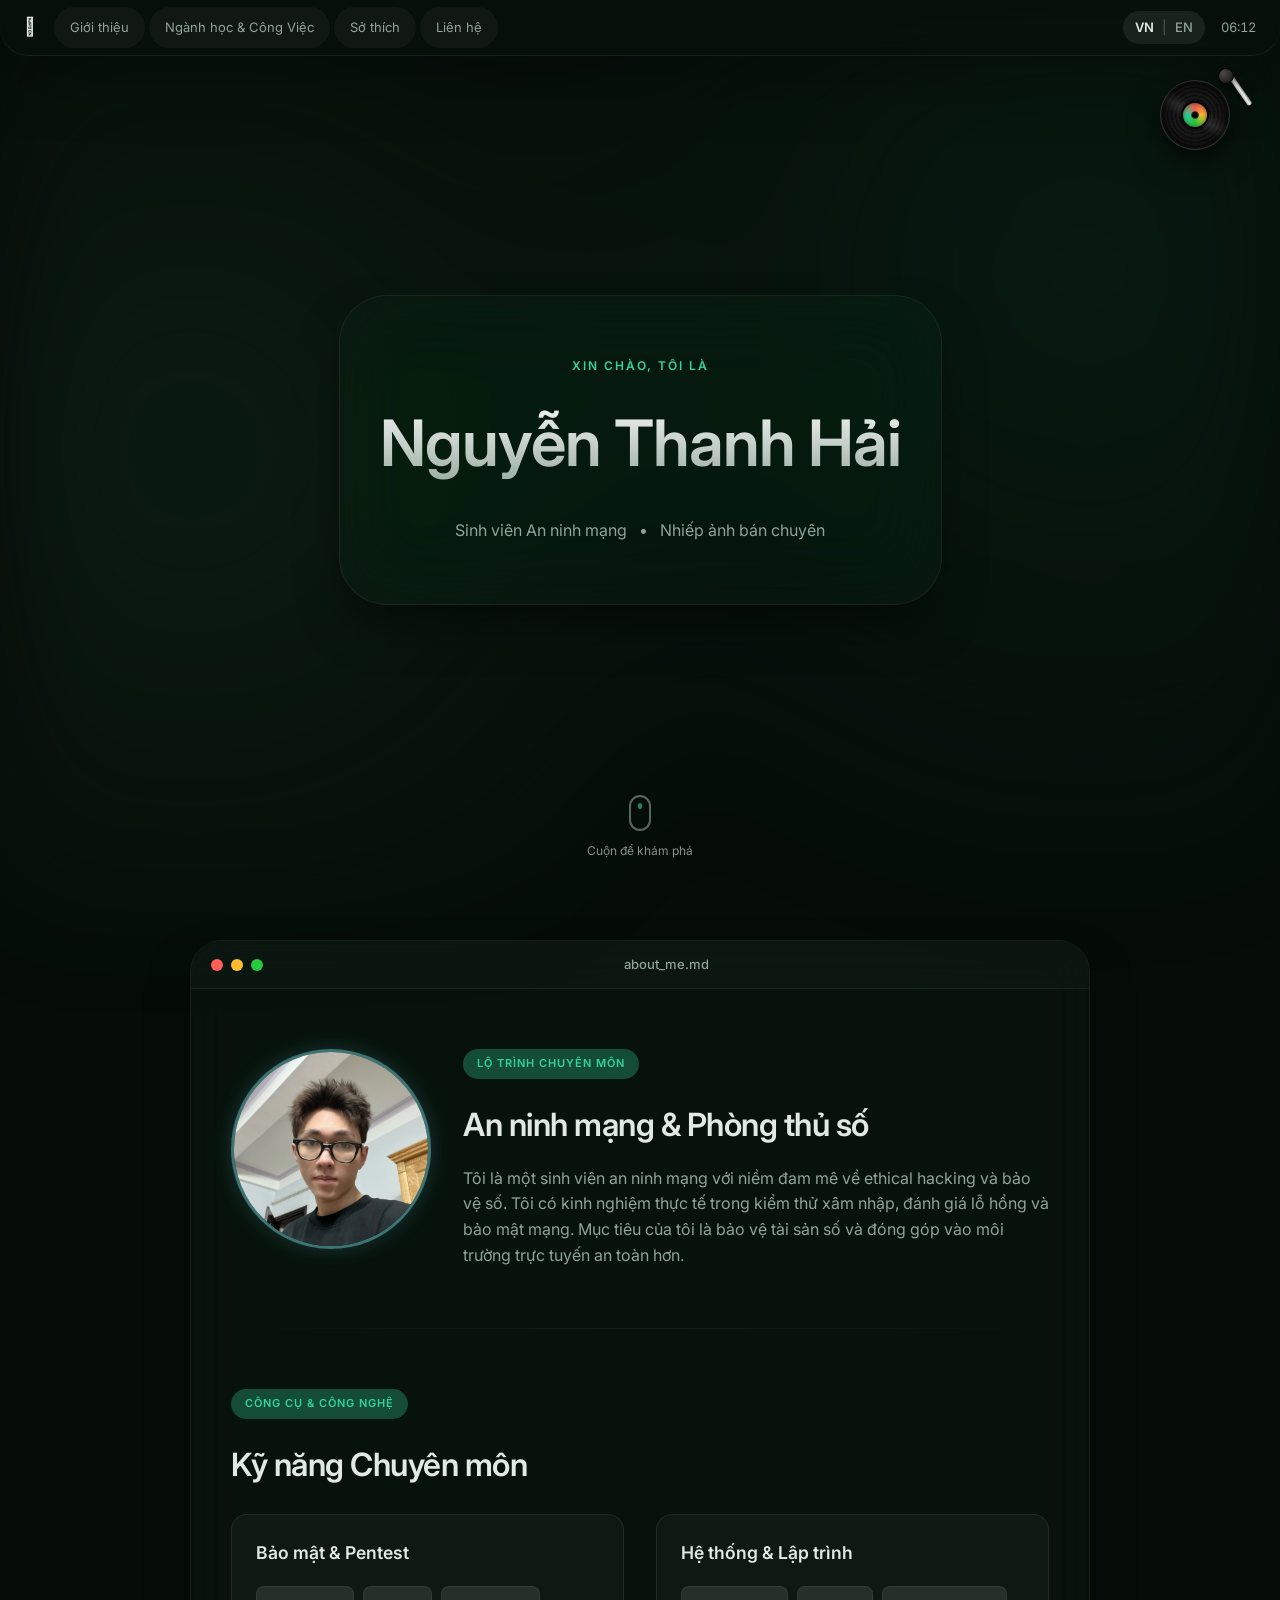
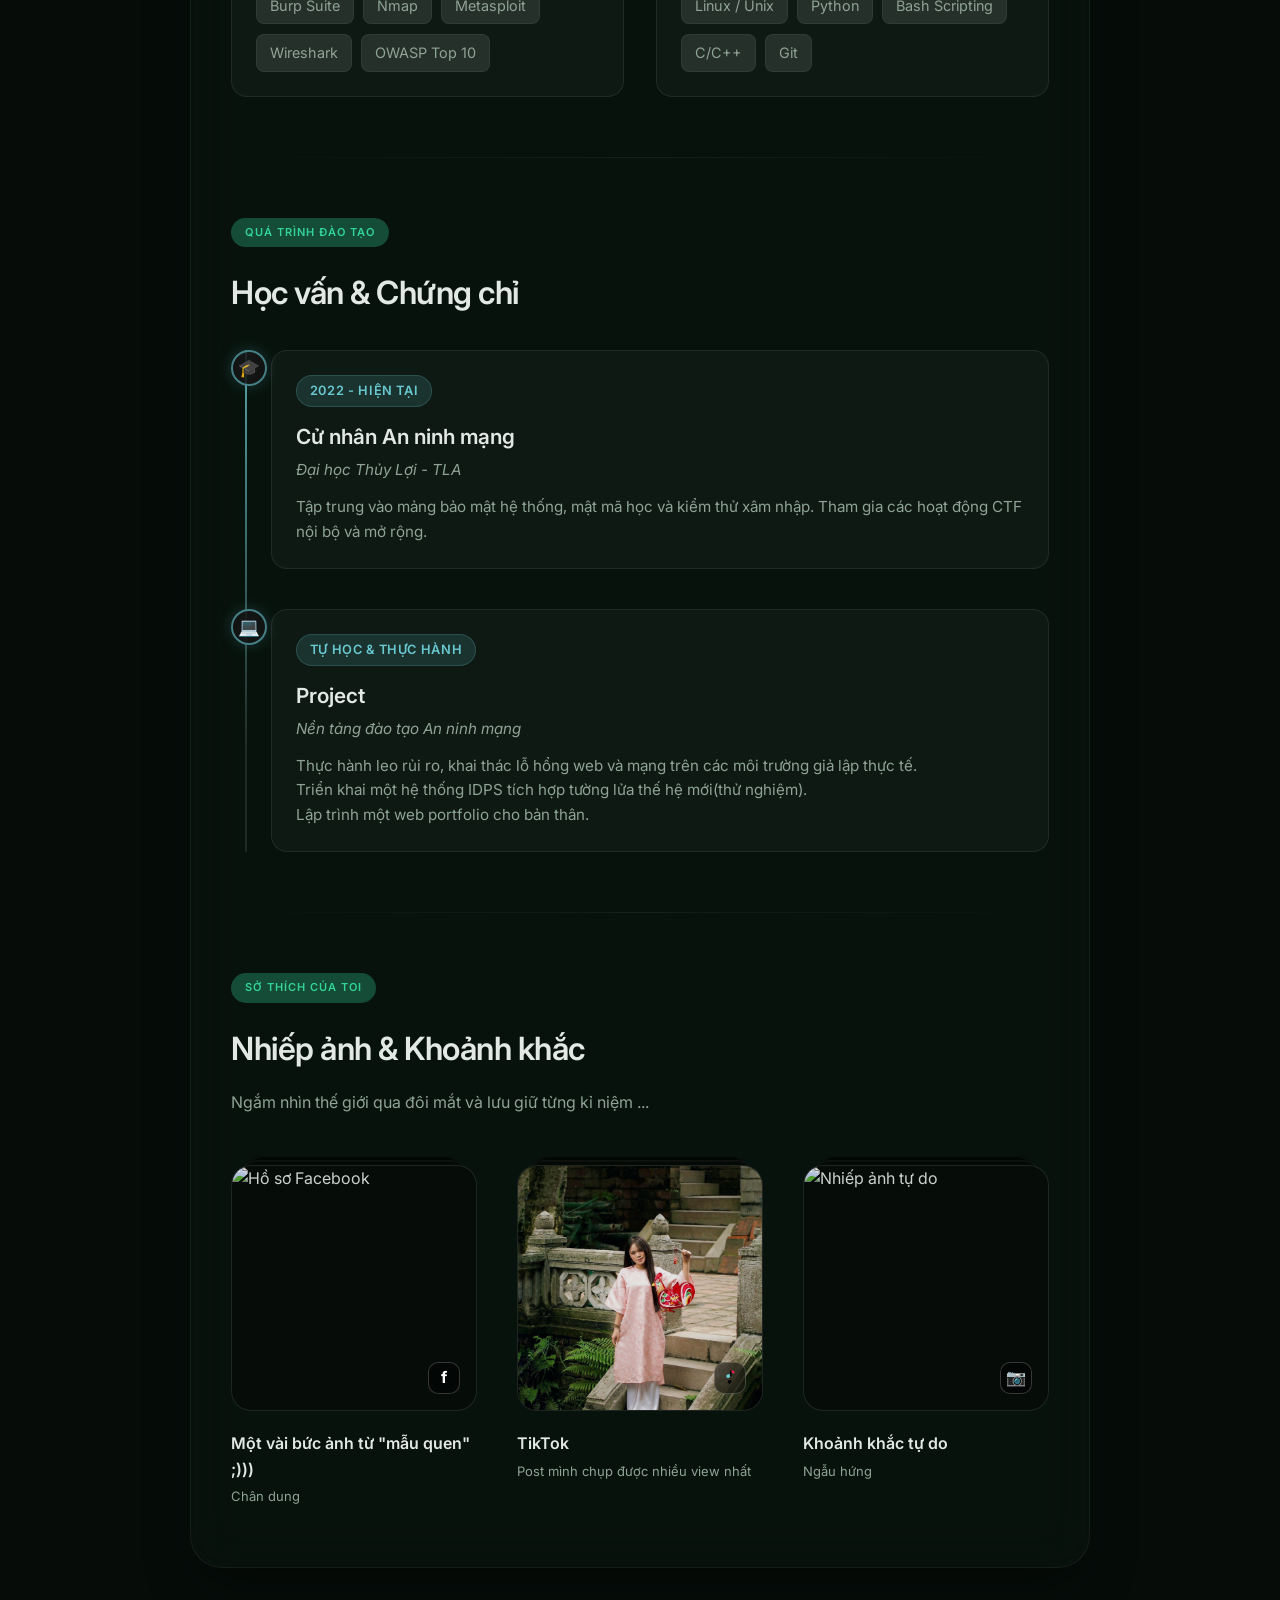
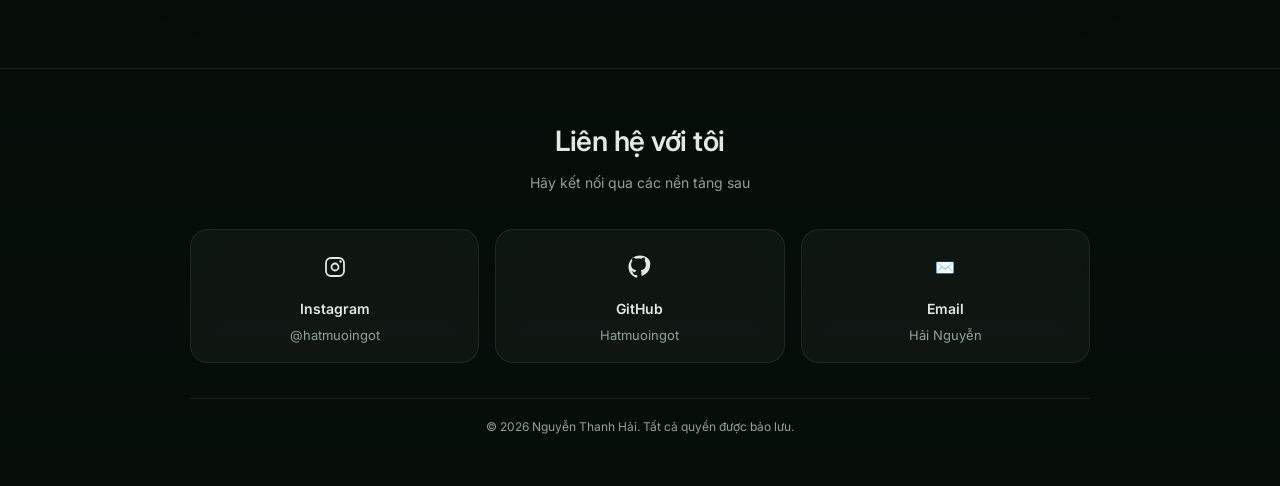
==== commit 4d3d08f7: "[FIX] Update some words" ====
--- a/index.html
+++ b/index.html
@@ -52,9 +52,14 @@
     <header class="ios-mobile-header hide-on-desktop">
         <div class="header-content">
             <span class="brand-name">Portfolio</span>
-            <button class="menu-trigger" id="mobile-menu-btn" aria-label="Mở menu">
-                <div class="burger-lines"></div>
-            </button>
+            <div class="mobile-header-right">
+                <div class="lang-switcher">
+                    <span class="active">VN</span> <span class="divider">|</span> <a href="index-en.html">EN</a>
+                </div>
+                <button class="menu-trigger" id="mobile-menu-btn" aria-label="Mở menu">
+                    <div class="burger-lines"></div>
+                </button>
+            </div>
         </div>
         <nav class="mobile-glass-menu" id="mobile-nav">
             <a href="#hero" class="mobile-nav-item">Trang chủ</a>
@@ -239,7 +244,7 @@
                             </div>
                             <div class="album-meta">
                                 <h3 class="album-name">Khoảnh khắc tự do</h3>
-                                <p class="album-details">Khoảnh khắc tự do</p>
+                                <p class="album-details">Ngẫu hứng</p>
                             </div>
                         </div>
                     </div>
--- a/css/header.css
+++ b/css/header.css
@@ -88,7 +88,8 @@
 
 /* Language Switcher */
 .menu-right { display: flex; align-items: center; gap: 16px; }
-.lang-switcher, .mobile-lang-switcher {
+.mobile-header-right { display: flex; align-items: center; gap: 12px; }
+.lang-switcher {
     display: inline-flex;
     align-items: center;
     gap: 8px;
@@ -98,25 +99,18 @@
     font-size: 13px;
     font-weight: 500;
 }
-.mobile-lang-switcher {
-    margin: 16px;
-    justify-content: center;
-    background: rgba(255, 255, 255, 0.04);
-    padding: 12px;
-    font-size: 16px;
-}
-.lang-switcher a, .mobile-lang-switcher a {
+.lang-switcher a {
     color: var(--text-secondary);
     transition: color 0.2s ease;
     text-decoration: none;
 }
-.lang-switcher a:hover, .mobile-lang-switcher a:hover {
+.lang-switcher a:hover {
     color: var(--text-primary);
 }
-.lang-switcher .active, .mobile-lang-switcher .active {
+.lang-switcher .active {
     color: var(--text-primary);
     font-weight: 600;
 }
-.lang-switcher .divider, .mobile-lang-switcher .divider {
+.lang-switcher .divider {
     color: rgba(255, 255, 255, 0.2);
 }
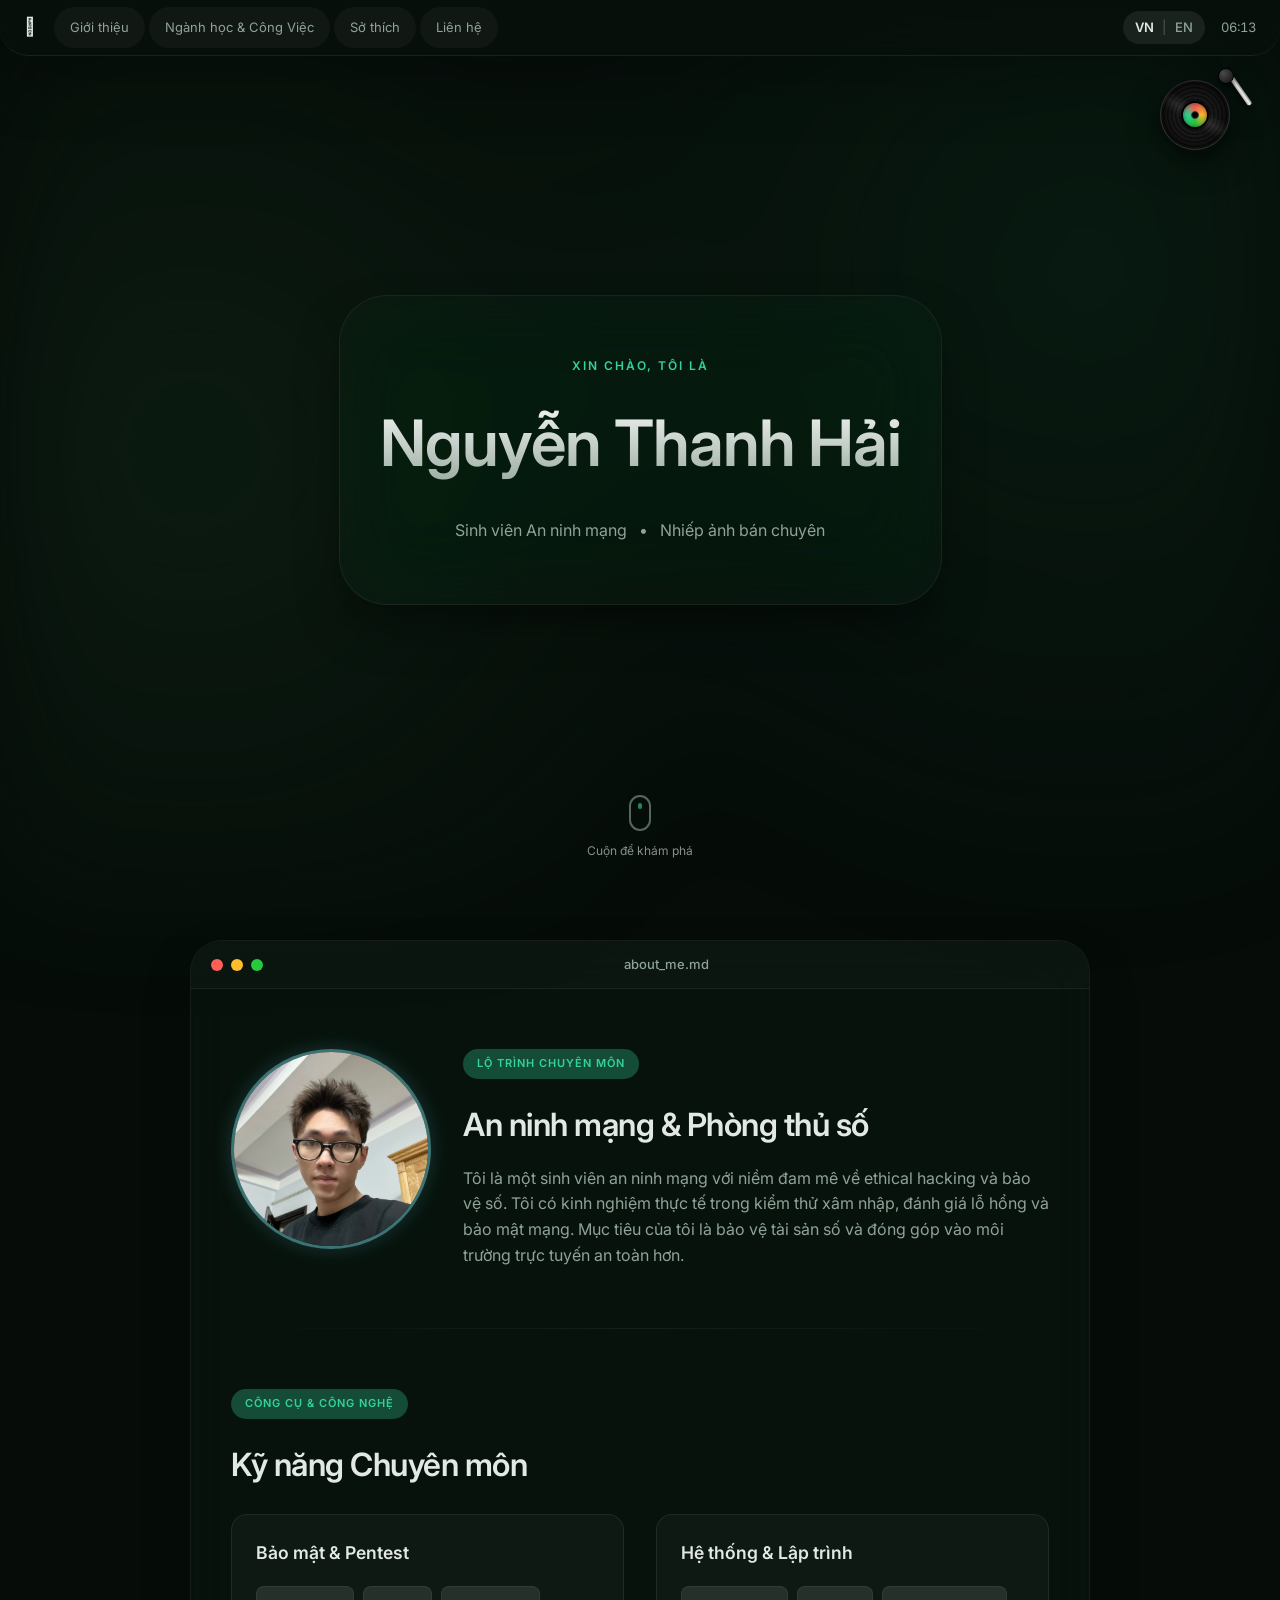
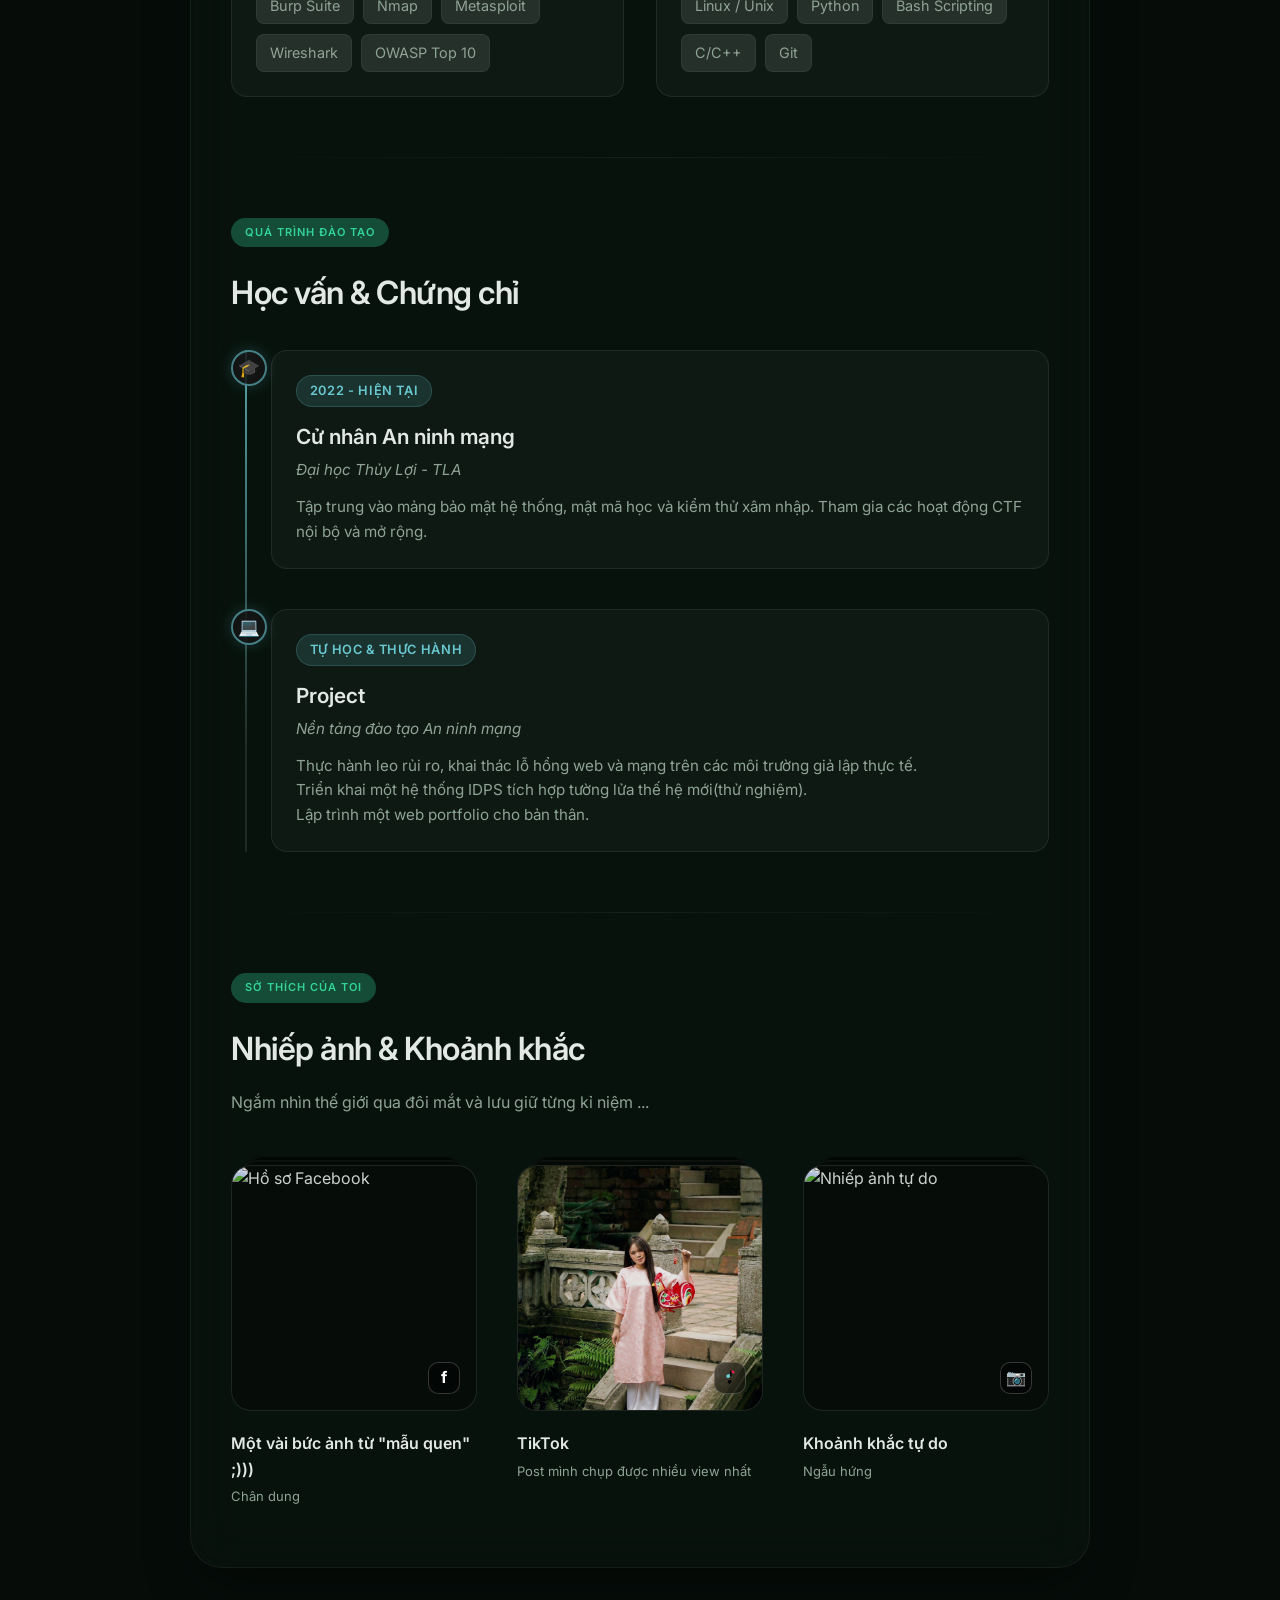
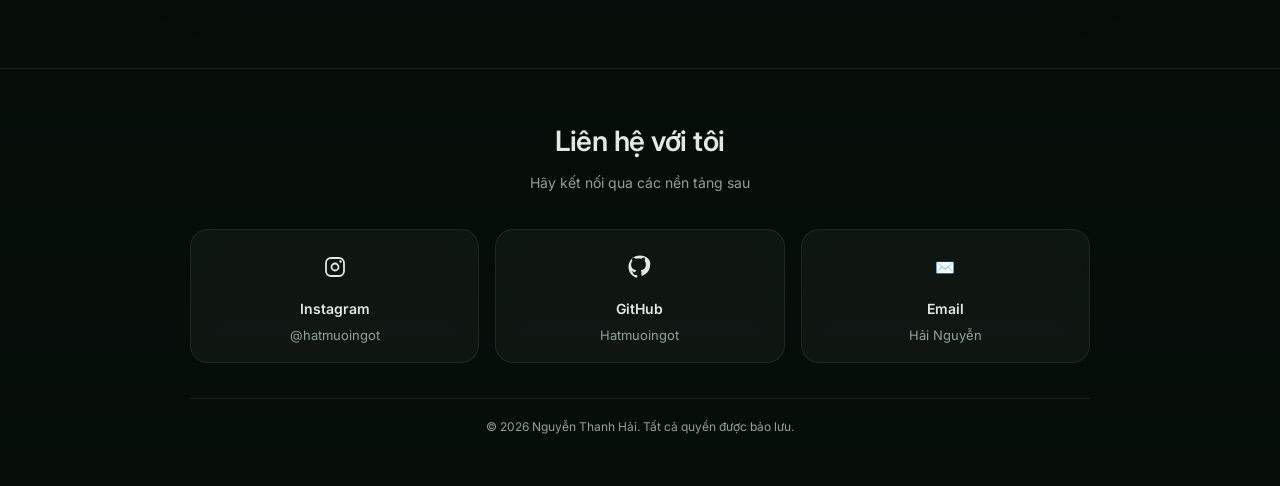
==== commit a459bbe7: "[ADD] title icon" ====
--- a/index.html
+++ b/index.html
@@ -1,6 +1,7 @@
 <!DOCTYPE html>
 <html lang="vi">
 <head>
+    <link rel="icon" href="data:image/svg+xml,<svg xmlns=%22http://www.w3.org/2000/svg%22 viewBox=%220 0 100 100%22><text y=%22.9em%22 font-size=%2290%22>😎</text></svg>">
     <meta charset="UTF-8">
     <meta name="viewport" content="width=device-width, initial-scale=1.0, maximum-scale=1.0, user-scalable=no">
     <title>Portfolio | Nguyễn Thanh Hải</title>
